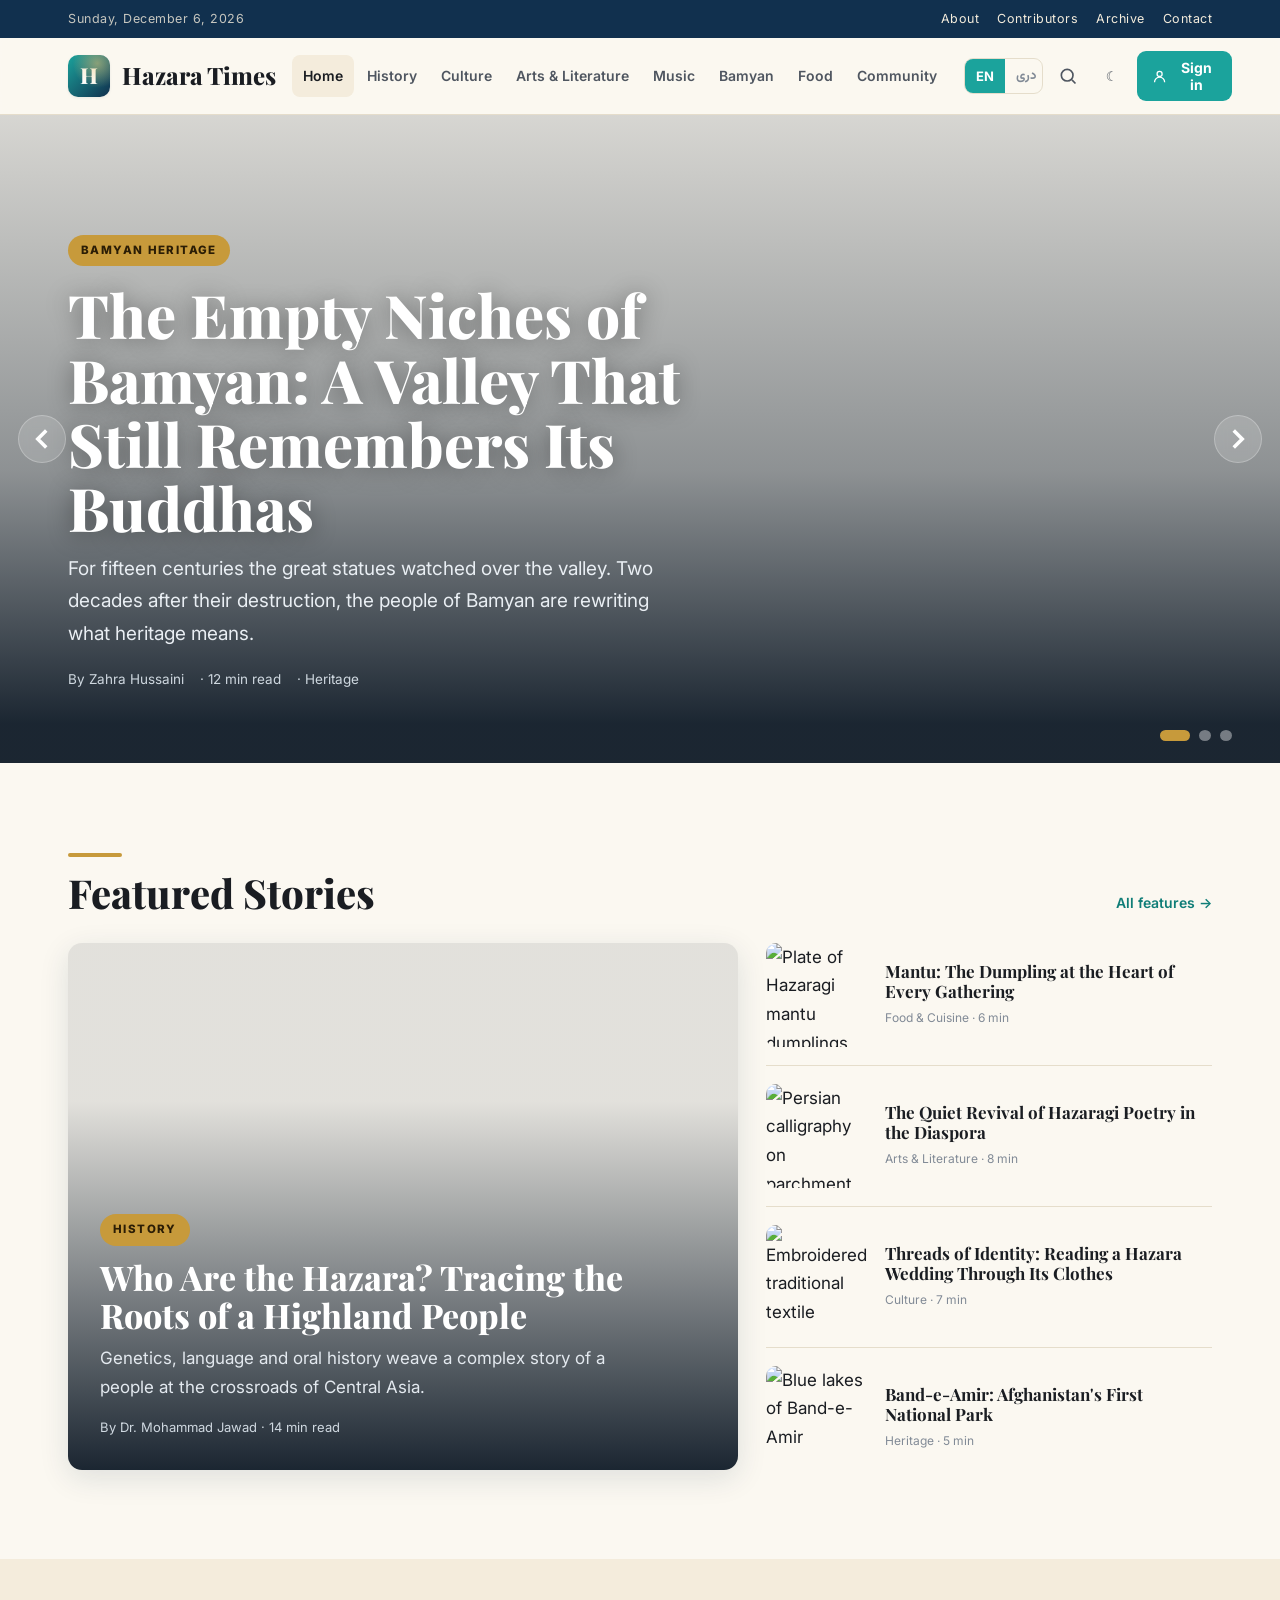
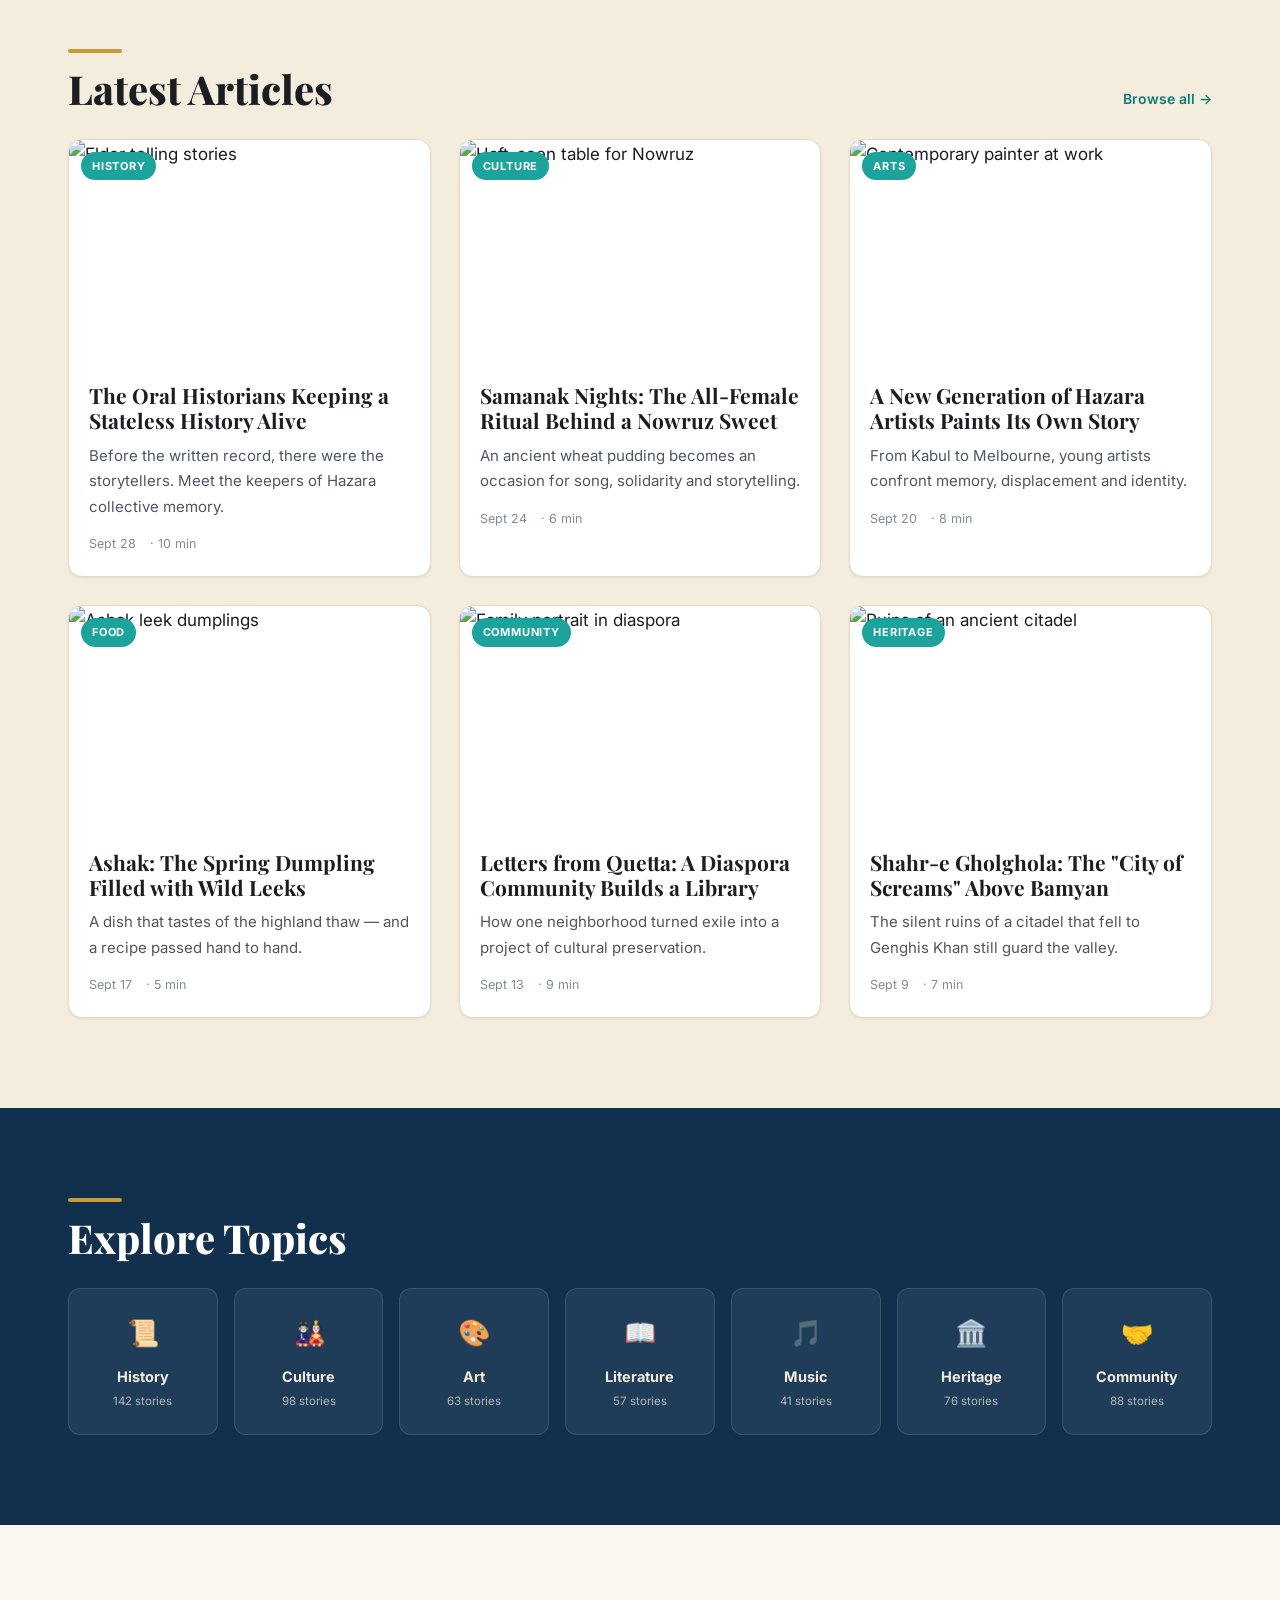
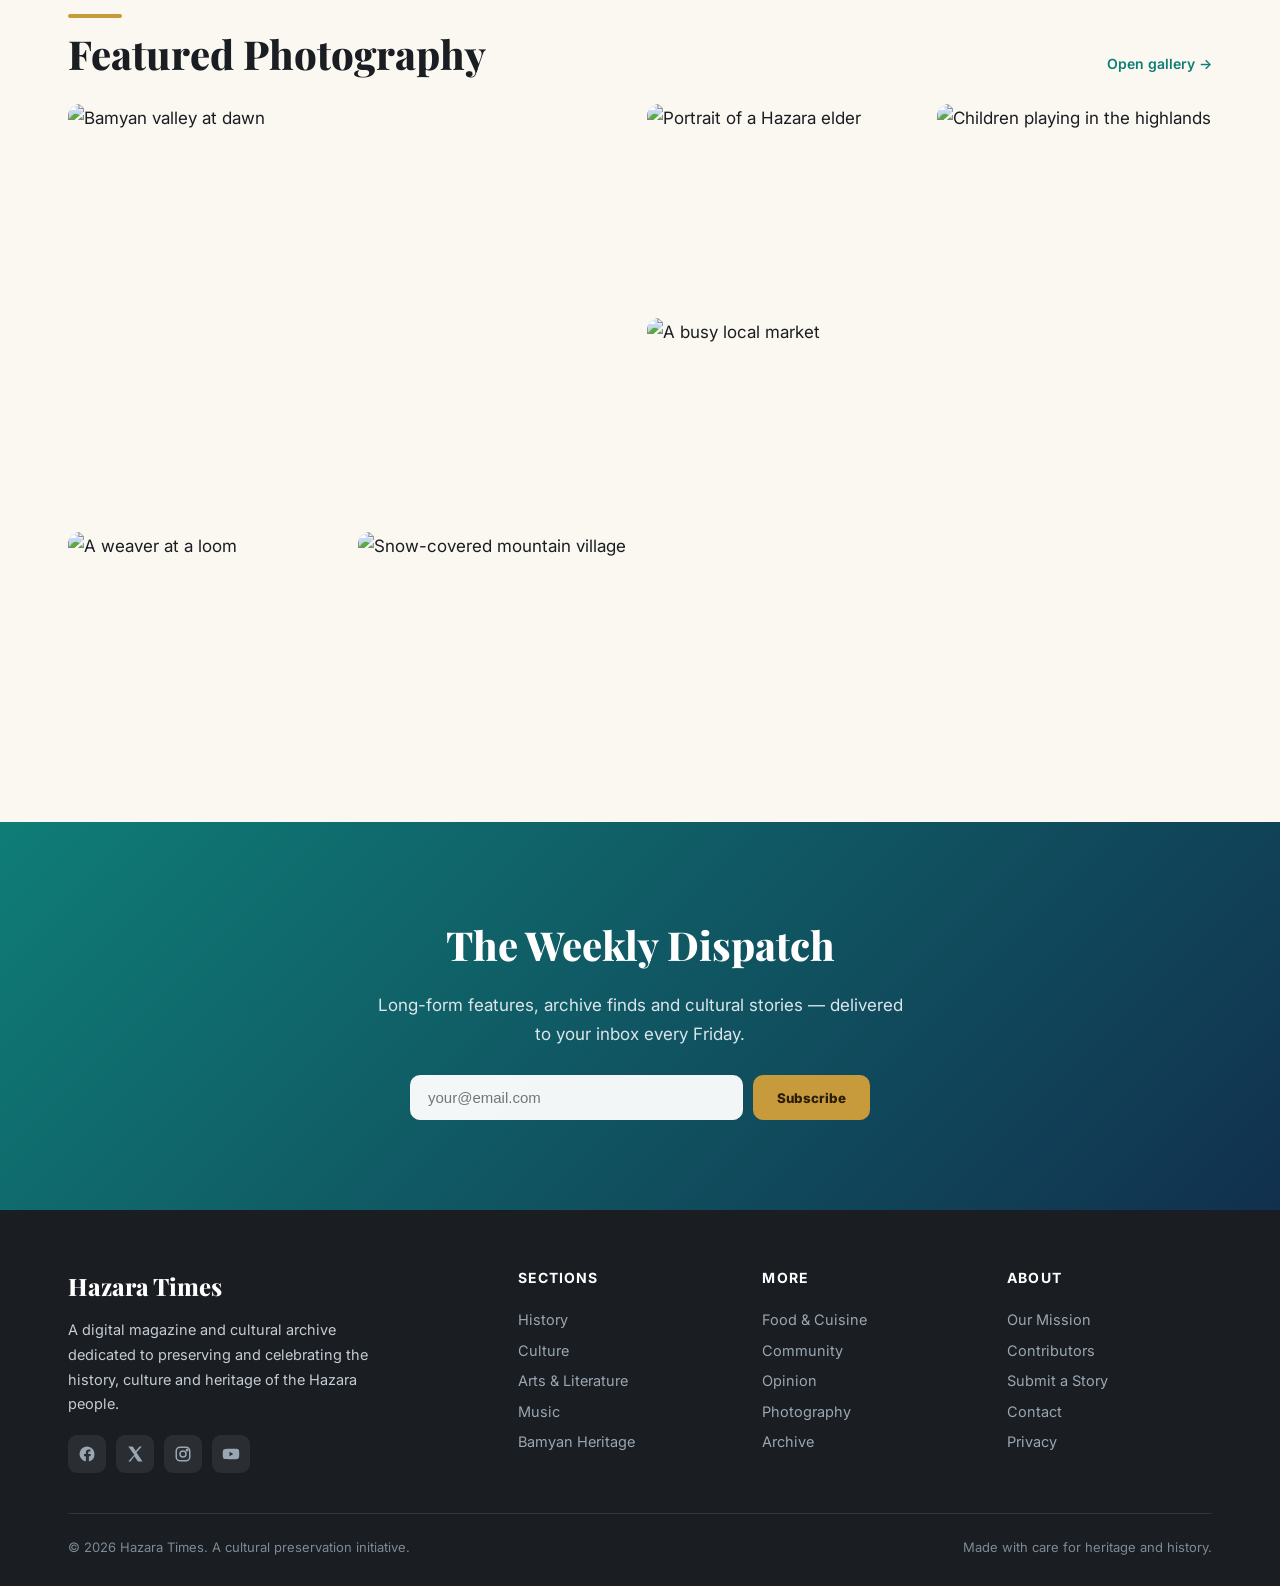
==== index.html @ 8f31231c "Add files via upload" ====
<!DOCTYPE html>
<html lang="en" dir="ltr" data-theme="light">
<head>
<meta charset="UTF-8">
<meta name="viewport" content="width=device-width, initial-scale=1.0">
<title>Hazara Times — History, Culture, Identity & Heritage</title>
<meta name="description" content="Hazara Times is the leading digital magazine dedicated to preserving and celebrating Hazara history, culture, art, literature, music, cuisine and heritage.">
<meta name="keywords" content="Hazara, Hazarajat, Bamyan, Afghanistan, culture, history, Nowruz, Hazaragi, heritage">
<meta property="og:title" content="Hazara Times — History, Culture, Identity & Heritage">
<meta property="og:type" content="website">
<link rel="preconnect" href="https://fonts.googleapis.com">
<link rel="preconnect" href="https://fonts.gstatic.com" crossorigin>
<link href="https://fonts.googleapis.com/css2?family=Playfair+Display:wght@500;600;700;800;900&family=Inter:wght@400;500;600;700&family=Vazirmatn:wght@400;500;700;800&display=swap" rel="stylesheet">
<link rel="stylesheet" href="styles.css">
</head>
<body>

<!-- ===== Top bar ===== -->
<div class="topbar">
  <div class="wrap">
    <span class="date" id="today">Tuesday, June 2, 2026</span>
    <div class="links">
      <a href="#">About</a><a href="#">Contributors</a><a href="#">Archive</a><a href="#">Contact</a>
    </div>
  </div>
</div>

<!-- ===== Header ===== -->
<header class="site-header">
  <div class="wrap">
    <a class="brand" href="index.html">
      <span class="mark">H</span>
      <span>
        <span class="name">Hazara Times</span>
        <span class="tag" data-i18n="tagline">History • Culture • Identity • Heritage</span>
      </span>
    </a>
    <nav class="nav" aria-label="Primary">
      <a class="active" href="index.html" data-i18n="nav_home">Home</a>
      <a href="history.html" data-i18n="nav_history">History</a>
      <a href="culture.html" data-i18n="nav_culture">Culture</a>
      <a href="arts.html" data-i18n="nav_arts">Arts &amp; Literature</a>
      <a href="music.html" data-i18n="nav_music">Music</a>
      <a href="bamyan.html" data-i18n="nav_bamyan">Bamyan</a>
      <a href="food.html" data-i18n="nav_food">Food</a>
      <a href="community.html" data-i18n="nav_community">Community</a>
    </nav>
    <div class="header-tools">
      <div class="lang-switch" role="group" aria-label="Language">
        <button class="active" data-lang="en" onclick="setLang('en')">EN</button>
        <button data-lang="fa" onclick="setLang('fa')">دری</button>
      </div>
      <button class="icon-btn" aria-label="Search" onclick="document.getElementById('searchq').focus()">
        <svg viewBox="0 0 24 24" fill="none" stroke="currentColor" stroke-width="2"><circle cx="11" cy="11" r="7"/><path d="m21 21-4.3-4.3"/></svg>
      </button>
      <button class="icon-btn" aria-label="Toggle dark mode" onclick="toggleTheme()"><span data-theme-icon>☾</span></button>
      <button class="icon-btn menu-toggle" aria-label="Menu" onclick="toggleDrawer()">
        <svg viewBox="0 0 24 24" fill="none" stroke="currentColor" stroke-width="2"><path d="M3 6h18M3 12h18M3 18h18"/></svg>
      </button>
    </div>
  </div>
</header>

<!-- mobile drawer -->
<div class="drawer" id="drawer">
  <button class="close" onclick="toggleDrawer()" aria-label="Close">×</button>
  <a href="index.html">Home</a>
  <a href="history.html">History</a>
  <a href="culture.html">Culture</a>
  <a href="arts.html">Arts &amp; Literature</a>
  <a href="music.html">Music &amp; Performance</a>
  <a href="bamyan.html">Bamyan Heritage</a>
  <a href="food.html">Food &amp; Cuisine</a>
  <a href="community.html">Community Stories</a>
</div>

<!-- ===== Hero slider ===== -->
<section class="hero">
  <div class="slider" aria-roledescription="carousel">
    <div class="slide active">
      <div class="bg" style="background-image:url('https://picsum.photos/seed/bamyan-cliffs/1700/950')"></div>
      <div class="scrim"></div>
      <div class="content"><div class="inner">
        <span class="chip">Bamyan Heritage</span>
        <h1>The Empty Niches of Bamyan: A Valley That Still Remembers Its Buddhas</h1>
        <p>For fifteen centuries the great statues watched over the valley. Two decades after their destruction, the people of Bamyan are rewriting what heritage means.</p>
        <div class="meta"><span>By Zahra Hussaini</span><span>· 12 min read</span><span>· Heritage</span></div>
      </div></div>
    </div>
    <div class="slide">
      <div class="bg" style="background-image:url('https://picsum.photos/seed/nowruz-spring/1700/950')"></div>
      <div class="scrim"></div>
      <div class="content"><div class="inner">
        <span class="chip">Culture</span>
        <h1>Nowruz in the Highlands: How the Hazara Welcome the New Year</h1>
        <p>From the sprouting of samanak to the songs of spring, Nowruz turns the mountains of Hazarajat into a festival of renewal.</p>
        <div class="meta"><span>By Ali Reza Sarwari</span><span>· 9 min read</span><span>· Culture</span></div>
      </div></div>
    </div>
    <div class="slide">
      <div class="bg" style="background-image:url('https://picsum.photos/seed/dambora-music/1700/950')"></div>
      <div class="scrim"></div>
      <div class="content"><div class="inner">
        <span class="chip">Music</span>
        <h1>The Dambura's Two Strings: The Sound That Carries Hazara Memory</h1>
        <p>A simple lute, two strings, and a thousand stories. Inside the living tradition of Hazaragi folk music.</p>
        <div class="meta"><span>By Sakina Yaqubi</span><span>· 7 min read</span><span>· Music</span></div>
      </div></div>
    </div>
    <button class="slider-arrow prev" aria-label="Previous slide"><svg viewBox="0 0 24 24" fill="none" stroke="currentColor" stroke-width="2.5"><path d="m15 18-6-6 6-6"/></svg></button>
    <button class="slider-arrow next" aria-label="Next slide"><svg viewBox="0 0 24 24" fill="none" stroke="currentColor" stroke-width="2.5"><path d="m9 18 6-6-6-6"/></svg></button>
    <div class="slider-dots" role="tablist" aria-label="Slides"></div>
  </div>
</section>

<!-- ===== Breaking / featured ===== -->
<section class="block wrap">
  <div class="section-head">
    <div><div class="bar"></div><h2>Featured Stories</h2></div>
    <a class="section-link" href="bamyan.html">All features →</a>
  </div>
  <div class="feature-split">
    <a class="feature-lead reveal" href="article.html">
      <div class="bg" style="background-image:url('https://picsum.photos/seed/hazarajat-land/1100/900')"></div>
      <div class="scrim"></div>
      <div class="content">
        <span class="chip">History</span>
        <h3>Who Are the Hazara? Tracing the Roots of a Highland People</h3>
        <p>Genetics, language and oral history weave a complex story of a people at the crossroads of Central Asia.</p>
        <div class="meta" style="margin-top:14px;font-size:13px;color:#cfd8e0">By Dr. Mohammad Jawad · 14 min read</div>
      </div>
    </a>
    <div class="feature-side">
      <a class="side-item reveal" href="article.html">
        <div class="si-thumb"><img src="https://picsum.photos/seed/mantu-food/300/300" alt="Plate of Hazaragi mantu dumplings"></div>
        <div><h4>Mantu: The Dumpling at the Heart of Every Gathering</h4><div class="meta">Food &amp; Cuisine · 6 min</div></div>
      </a>
      <a class="side-item reveal" href="article.html">
        <div class="si-thumb"><img src="https://picsum.photos/seed/calligraphy-art/300/300" alt="Persian calligraphy on parchment"></div>
        <div><h4>The Quiet Revival of Hazaragi Poetry in the Diaspora</h4><div class="meta">Arts &amp; Literature · 8 min</div></div>
      </a>
      <a class="side-item reveal" href="article.html">
        <div class="si-thumb"><img src="https://picsum.photos/seed/wedding-textile/300/300" alt="Embroidered traditional textile"></div>
        <div><h4>Threads of Identity: Reading a Hazara Wedding Through Its Clothes</h4><div class="meta">Culture · 7 min</div></div>
      </a>
      <a class="side-item reveal" href="article.html">
        <div class="si-thumb"><img src="https://picsum.photos/seed/band-e-amir/300/300" alt="Blue lakes of Band-e-Amir"></div>
        <div><h4>Band-e-Amir: Afghanistan's First National Park</h4><div class="meta">Heritage · 5 min</div></div>
      </a>
    </div>
  </div>
</section>

<!-- ===== Latest articles ===== -->
<section class="block" style="background:var(--bg-muted)">
  <div class="wrap">
    <div class="section-head">
      <div><div class="bar"></div><h2>Latest Articles</h2></div>
      <a class="section-link" href="bamyan.html">Browse all →</a>
    </div>
    <div class="grid cols-3">
      <a class="card reveal" href="article.html">
        <div class="thumb"><span class="cat">History</span><img src="https://picsum.photos/seed/oral-history/640/400" alt="Elder telling stories"></div>
        <div class="body"><h3>The Oral Historians Keeping a Stateless History Alive</h3>
        <p>Before the written record, there were the storytellers. Meet the keepers of Hazara collective memory.</p>
        <div class="meta"><span>Sept 28</span><span>· 10 min</span></div></div>
      </a>
      <a class="card reveal" href="article.html">
        <div class="thumb"><span class="cat">Culture</span><img src="https://picsum.photos/seed/nowruz-table/640/400" alt="Haft-seen table for Nowruz"></div>
        <div class="body"><h3>Samanak Nights: The All-Female Ritual Behind a Nowruz Sweet</h3>
        <p>An ancient wheat pudding becomes an occasion for song, solidarity and storytelling.</p>
        <div class="meta"><span>Sept 24</span><span>· 6 min</span></div></div>
      </a>
      <a class="card reveal" href="article.html">
        <div class="thumb"><span class="cat">Arts</span><img src="https://picsum.photos/seed/contemporary-artist/640/400" alt="Contemporary painter at work"></div>
        <div class="body"><h3>A New Generation of Hazara Artists Paints Its Own Story</h3>
        <p>From Kabul to Melbourne, young artists confront memory, displacement and identity.</p>
        <div class="meta"><span>Sept 20</span><span>· 8 min</span></div></div>
      </a>
      <a class="card reveal" href="article.html">
        <div class="thumb"><span class="cat">Food</span><img src="https://picsum.photos/seed/ashak-dish/640/400" alt="Ashak leek dumplings"></div>
        <div class="body"><h3>Ashak: The Spring Dumpling Filled with Wild Leeks</h3>
        <p>A dish that tastes of the highland thaw — and a recipe passed hand to hand.</p>
        <div class="meta"><span>Sept 17</span><span>· 5 min</span></div></div>
      </a>
      <a class="card reveal" href="article.html">
        <div class="thumb"><span class="cat">Community</span><img src="https://picsum.photos/seed/diaspora-story/640/400" alt="Family portrait in diaspora"></div>
        <div class="body"><h3>Letters from Quetta: A Diaspora Community Builds a Library</h3>
        <p>How one neighborhood turned exile into a project of cultural preservation.</p>
        <div class="meta"><span>Sept 13</span><span>· 9 min</span></div></div>
      </a>
      <a class="card reveal" href="article.html">
        <div class="thumb"><span class="cat">Heritage</span><img src="https://picsum.photos/seed/shahr-e-gholghola/640/400" alt="Ruins of an ancient citadel"></div>
        <div class="body"><h3>Shahr-e Gholghola: The "City of Screams" Above Bamyan</h3>
        <p>The silent ruins of a citadel that fell to Genghis Khan still guard the valley.</p>
        <div class="meta"><span>Sept 9</span><span>· 7 min</span></div></div>
      </a>
    </div>
  </div>
</section>

<!-- ===== Popular topics ===== -->
<section class="block topics">
  <div class="wrap">
    <div class="section-head"><div><div class="bar"></div><h2>Explore Topics</h2></div></div>
    <div class="topic-grid">
      <a class="topic" href="history.html"><div class="ic">📜</div><div class="t">History</div><div class="c">142 stories</div></a>
      <a class="topic" href="culture.html"><div class="ic">🎎</div><div class="t">Culture</div><div class="c">98 stories</div></a>
      <a class="topic" href="arts.html"><div class="ic">🎨</div><div class="t">Art</div><div class="c">63 stories</div></a>
      <a class="topic" href="bamyan.html"><div class="ic">📖</div><div class="t">Literature</div><div class="c">57 stories</div></a>
      <a class="topic" href="music.html"><div class="ic">🎵</div><div class="t">Music</div><div class="c">41 stories</div></a>
      <a class="topic" href="bamyan.html"><div class="ic">🏛️</div><div class="t">Heritage</div><div class="c">76 stories</div></a>
      <a class="topic" href="community.html"><div class="ic">🤝</div><div class="t">Community</div><div class="c">88 stories</div></a>
    </div>
  </div>
</section>

<!-- ===== Featured photography ===== -->
<section class="block wrap">
  <div class="section-head">
    <div><div class="bar"></div><h2>Featured Photography</h2></div>
    <a class="section-link" href="#">Open gallery →</a>
  </div>
  <div class="gallery">
    <figure class="wide tall" onclick="openLightbox('https://picsum.photos/seed/photo-valley/1400/1000')"><img src="https://picsum.photos/seed/photo-valley/800/800" alt="Bamyan valley at dawn"><figcaption>Dawn over the Bamyan valley</figcaption></figure>
    <figure onclick="openLightbox('https://picsum.photos/seed/photo-elder/1000/1000')"><img src="https://picsum.photos/seed/photo-elder/500/400" alt="Portrait of a Hazara elder"><figcaption>An elder in Daikundi</figcaption></figure>
    <figure onclick="openLightbox('https://picsum.photos/seed/photo-children/1000/1000')"><img src="https://picsum.photos/seed/photo-children/500/400" alt="Children playing in the highlands"><figcaption>Highland childhood</figcaption></figure>
    <figure class="wide" onclick="openLightbox('https://picsum.photos/seed/photo-market/1400/700')"><img src="https://picsum.photos/seed/photo-market/800/400" alt="A busy local market"><figcaption>Market day in the highlands</figcaption></figure>
    <figure onclick="openLightbox('https://picsum.photos/seed/photo-weaver/1000/1000')"><img src="https://picsum.photos/seed/photo-weaver/500/400" alt="A weaver at a loom"><figcaption>The weaver's hands</figcaption></figure>
    <figure onclick="openLightbox('https://picsum.photos/seed/photo-snow/1000/1000')"><img src="https://picsum.photos/seed/photo-snow/500/400" alt="Snow-covered mountain village"><figcaption>Winter in Hazarajat</figcaption></figure>
  </div>
</section>

<!-- ===== Newsletter ===== -->
<section class="block newsletter">
  <div class="wrap">
    <h2>The Weekly Dispatch</h2>
    <p>Long-form features, archive finds and cultural stories — delivered to your inbox every Friday.</p>
    <form class="nl-form" onsubmit="return subscribe(event)">
      <input type="email" placeholder="your@email.com" required aria-label="Email address">
      <button type="submit">Subscribe</button>
    </form>
  </div>
</section>

<!-- ===== Footer ===== -->
<footer class="site-footer">
  <div class="wrap">
    <div class="footer-grid">
      <div class="footer-brand">
        <div class="name">Hazara Times</div>
        <p>A digital magazine and cultural archive dedicated to preserving and celebrating the history, culture and heritage of the Hazara people.</p>
        <div class="footer-social">
          <a href="#" aria-label="Facebook"><svg viewBox="0 0 24 24" fill="currentColor"><path d="M22 12a10 10 0 1 0-11.5 9.9v-7H8v-2.9h2.5V9.8c0-2.5 1.5-3.9 3.8-3.9 1.1 0 2.2.2 2.2.2v2.5h-1.300c-1.2 0-1.6.8-1.6 1.6V12H17l-.4 2.9h-2.1v7A10 10 0 0 0 22 12z"/></svg></a>
          <a href="#" aria-label="X"><svg viewBox="0 0 24 24" fill="currentColor"><path d="M18 2h3l-7 8 8 12h-6l-5-7-5 7H3l8-9L3 2h6l4 6 5-6z"/></svg></a>
          <a href="#" aria-label="Instagram"><svg viewBox="0 0 24 24" fill="none" stroke="currentColor" stroke-width="2"><rect x="3" y="3" width="18" height="18" rx="5"/><circle cx="12" cy="12" r="4"/><circle cx="17.5" cy="6.5" r="1" fill="currentColor"/></svg></a>
          <a href="#" aria-label="YouTube"><svg viewBox="0 0 24 24" fill="currentColor"><path d="M23 12s0-3.4-.4-5a2.6 2.6 0 0 0-1.8-1.8C19 5 12 5 12 5s-7 0-8.8.5A2.6 2.6 0 0 0 1.4 7C1 8.6 1 12 1 12s0 3.4.4 5a2.6 2.6 0 0 0 1.8 1.8C5 19 12 19 12 19s7 0 8.8-.5a2.6 2.6 0 0 0 1.8-1.8c.4-1.6.4-5 .4-5zM10 15V9l5 3z"/></svg></a>
        </div>
      </div>
      <div><h4>Sections</h4><a href="history.html">History</a><br><a href="culture.html">Culture</a><br><a href="arts.html">Arts &amp; Literature</a><br><a href="music.html">Music</a><br><a href="bamyan.html">Bamyan Heritage</a></div>
      <div><h4>More</h4><a href="food.html">Food &amp; Cuisine</a><br><a href="community.html">Community</a><br><a href="bamyan.html">Opinion</a><br><a href="#">Photography</a><br><a href="#">Archive</a></div>
      <div><h4>About</h4><a href="#">Our Mission</a><br><a href="#">Contributors</a><br><a href="#">Submit a Story</a><br><a href="#">Contact</a><br><a href="#">Privacy</a></div>
    </div>
    <div class="footer-bottom">
      <span>© 2026 Hazara Times. A cultural preservation initiative.</span>
      <span>Made with care for heritage and history.</span>
    </div>
  </div>
</footer>

<!-- lightbox -->
<div class="lightbox" id="lightbox" onclick="closeLightbox()">
  <span class="close" aria-label="Close">×</span>
  <img src="" alt="Enlarged photograph">
</div>

<!-- search field (hidden helper for header search button focus) -->
<input id="searchq" style="position:absolute;left:-9999px" oninput="" aria-hidden="true">

<script src="app.js"></script>
</body>
</html>
---- styles.css ----
/* =============================================================
   HAZARA TIMES — Cultural News & Magazine Platform
   Design system: editorial, premium, Bamyan-inspired palette
   Supports: Light/Dark mode + RTL (Persian/Dari ready)
   ============================================================= */

/* ---------- Design Tokens ---------- */
:root {
  /* Brand palette — inspired by Bamyan landscapes & Hazara heritage */
  --turquoise: #1ba39c;
  --turquoise-deep: #0f7d77;
  --deep-blue: #11304e;
  --deep-blue-soft: #1d4768;
  --gold: #c79a3b;
  --gold-soft: #e3c878;
  --sandstone: #e8dcc4;
  --sandstone-light: #f4ecdc;
  --earth: #6e4a2f;
  --earth-soft: #8a6a4c;
  --ink: #1a1d22;
  --paper: #fbf8f1;
  --white: #ffffff;

  /* Semantic — light theme defaults */
  --bg: var(--paper);
  --bg-elevated: var(--white);
  --bg-muted: var(--sandstone-light);
  --text: var(--ink);
  --text-soft: #4f5660;
  --text-faint: #818a96;
  --border: #e5ddcb;
  --accent: var(--turquoise);
  --accent-strong: var(--turquoise-deep);
  --highlight: var(--gold);
  --header-bg: rgba(251, 248, 241, 0.82);
  --shadow-sm: 0 1px 3px rgba(17, 48, 78, 0.08);
  --shadow-md: 0 8px 30px rgba(17, 48, 78, 0.12);
  --shadow-lg: 0 24px 60px rgba(17, 48, 78, 0.18);

  /* Type */
  --serif: "Playfair Display", Georgia, "Times New Roman", serif;
  --sans: "Inter", system-ui, -apple-system, "Segoe UI", sans-serif;
  --persian: "Vazirmatn", "Noto Naskh Arabic", Tahoma, sans-serif;
  --nastaliq: "Noto Nastaliq Urdu", "Vazirmatn", serif;

  --maxw: 1240px;
  --radius: 14px;
  --radius-sm: 8px;
  --gutter: clamp(16px, 4vw, 48px);
}

[data-theme="dark"] {
  --bg: #0d1620;
  --bg-elevated: #15212e;
  --bg-muted: #18293a;
  --text: #f2ede1;
  --text-soft: #b9c2cd;
  --text-faint: #8896a4;
  --border: #25364a;
  --accent: #2bc4bb;
  --accent-strong: #46d6cd;
  --highlight: #e3c878;
  --header-bg: rgba(13, 22, 32, 0.82);
  --sandstone: #233244;
  --sandstone-light: #18293a;
  --shadow-sm: 0 1px 3px rgba(0,0,0,0.4);
  --shadow-md: 0 8px 30px rgba(0,0,0,0.45);
  --shadow-lg: 0 24px 60px rgba(0,0,0,0.55);
}

/* ---------- Reset ---------- */
*, *::before, *::after { box-sizing: border-box; }
* { margin: 0; }
html { scroll-behavior: smooth; -webkit-text-size-adjust: 100%; }
body {
  background: var(--bg);
  color: var(--text);
  font-family: var(--sans);
  font-size: 17px;
  line-height: 1.7;
  -webkit-font-smoothing: antialiased;
  transition: background .4s ease, color .4s ease;
  overflow-x: hidden;
}
img { max-width: 100%; display: block; }
a { color: inherit; text-decoration: none; }
button { font-family: inherit; cursor: pointer; border: none; background: none; color: inherit; }
ul { list-style: none; padding: 0; }

/* RTL */
[dir="rtl"] body, [dir="rtl"] { font-family: var(--persian); }
[dir="rtl"] .headline, [dir="rtl"] h1, [dir="rtl"] h2, [dir="rtl"] h3 { font-family: var(--persian); font-weight: 700; }

/* ---------- Layout helpers ---------- */
.wrap { max-width: var(--maxw); margin: 0 auto; padding-inline: var(--gutter); }
.eyebrow {
  font-family: var(--sans);
  font-size: 12.5px; font-weight: 700; letter-spacing: .16em;
  text-transform: uppercase; color: var(--accent-strong);
}
.headline { font-family: var(--serif); line-height: 1.12; letter-spacing: -.01em; font-weight: 800; }
.section-head { display: flex; align-items: flex-end; justify-content: space-between; gap: 20px; margin-bottom: 28px; flex-wrap: wrap; }
.section-head h2 { font-family: var(--serif); font-size: clamp(26px, 3.4vw, 40px); font-weight: 800; line-height: 1.1; }
.section-head .bar { width: 54px; height: 4px; background: var(--gold); border-radius: 3px; margin-bottom: 14px; }
.section-link { font-weight: 600; font-size: 14px; color: var(--accent-strong); display: inline-flex; align-items: center; gap: 6px; }
.section-link:hover { gap: 10px; transition: gap .2s; }
section.block { padding-block: clamp(48px, 7vw, 92px); }

/* ---------- Header ---------- */
.topbar {
  background: var(--deep-blue); color: var(--sandstone-light);
  font-size: 12.5px; letter-spacing: .04em;
}
.topbar .wrap { display: flex; justify-content: space-between; align-items: center; height: 38px; }
.topbar a:hover { color: var(--gold-soft); }
.topbar .links { display: flex; gap: 18px; }
.topbar .date { opacity: .8; }

.site-header {
  position: sticky; top: 0; z-index: 100;
  background: var(--header-bg); backdrop-filter: saturate(160%) blur(14px);
  border-bottom: 1px solid var(--border);
}
.site-header .wrap { display: flex; align-items: center; gap: 16px; height: 76px; }
.brand { display: flex; align-items: center; gap: 12px; margin-inline-end: auto; flex: none; }
.brand .mark {
  width: 42px; height: 42px; border-radius: 10px; flex: none;
  background: linear-gradient(135deg, var(--turquoise), var(--deep-blue));
  display: grid; place-items: center; color: #fff; font-family: var(--serif);
  font-weight: 800; font-size: 22px; box-shadow: var(--shadow-sm);
  position: relative; overflow: hidden;
}
.brand .mark::after { content:""; position:absolute; inset:0; background:
  radial-gradient(circle at 70% 20%, rgba(231,200,120,.55), transparent 55%); }
.brand > span { display: flex; flex-direction: column; justify-content: center; }
.brand .name { font-family: var(--serif); font-weight: 800; font-size: 24px; line-height: 1.05; white-space: nowrap; }
.brand .tag { font-size: 10px; letter-spacing: .16em; text-transform: uppercase; color: var(--text-faint); margin-top: 3px; white-space: nowrap; }

.nav { display: flex; gap: 2px; flex-wrap: nowrap; }
.nav a {
  padding: 9px 11px; border-radius: 8px; font-weight: 600; font-size: 14px;
  color: var(--text-soft); transition: background .2s, color .2s; white-space: nowrap;
}
.nav a:hover, .nav a.active { background: var(--bg-muted); color: var(--text); }

.header-tools { display: flex; align-items: center; gap: 6px; }
.icon-btn {
  width: 40px; height: 40px; border-radius: 9px; display: grid; place-items: center;
  color: var(--text-soft); transition: background .2s, color .2s;
}
.icon-btn:hover { background: var(--bg-muted); color: var(--text); }
.icon-btn svg { width: 20px; height: 20px; }

.lang-switch {
  display: inline-flex; border: 1px solid var(--border); border-radius: 9px; overflow: hidden;
}
.lang-switch button { padding: 7px 11px; font-size: 13px; font-weight: 700; color: var(--text-faint); }
.lang-switch button.active { background: var(--accent); color: #fff; }
.lang-switch button:last-child { font-family: var(--persian); }

.menu-toggle { display: none; }

/* ---------- Hero slider ---------- */
.hero { position: relative; }
.slider { position: relative; height: clamp(460px, 72vh, 680px); }
.slide {
  position: absolute; inset: 0; opacity: 0; visibility: hidden;
  transition: opacity .9s ease; display: flex; align-items: flex-end;
}
.slide.active { opacity: 1; visibility: visible; }
.slide .bg { position: absolute; inset: 0; background-size: cover; background-position: center; }
.slide .scrim { position: absolute; inset: 0;
  background: linear-gradient(to top, rgba(8,20,33,.92) 6%, rgba(8,20,33,.45) 45%, rgba(8,20,33,.15) 100%); }
.slide .content { position: relative; max-width: var(--maxw); margin: 0 auto; padding: 0 var(--gutter) clamp(40px,6vw,72px); width: 100%; color: #fff; }
.slide .content .inner { max-width: 720px; }
.chip {
  display: inline-block; background: var(--gold); color: #2b1d05; font-weight: 800;
  font-size: 11.5px; letter-spacing: .12em; text-transform: uppercase;
  padding: 6px 13px; border-radius: 30px;
}
.slide h1 {
  font-family: var(--serif); font-weight: 800; line-height: 1.07;
  font-size: clamp(30px, 5.2vw, 60px); margin: 16px 0 14px;
  text-shadow: 0 2px 24px rgba(0,0,0,.4);
}
.slide p { font-size: clamp(15px, 1.6vw, 19px); max-width: 600px; color: #e9eef3; }
.slide .meta { margin-top: 18px; font-size: 13.5px; color: #cfd8e0; display: flex; gap: 16px; flex-wrap: wrap; }
.slide .meta span { display: inline-flex; align-items: center; gap: 6px; }

.slider-dots { position: absolute; bottom: 22px; inset-inline-end: var(--gutter); display: flex; gap: 9px; z-index: 5; }
.slider-dots button { width: 11px; height: 11px; border-radius: 50%; background: rgba(255,255,255,.4); transition: all .3s; }
.slider-dots button.active { background: var(--gold); width: 30px; border-radius: 6px; }
.slider-arrow {
  position: absolute; top: 50%; transform: translateY(-50%); z-index: 5;
  width: 48px; height: 48px; border-radius: 50%; background: rgba(255,255,255,.15);
  backdrop-filter: blur(6px); color: #fff; display: grid; place-items: center;
  border: 1px solid rgba(255,255,255,.25); transition: background .2s;
}
.slider-arrow:hover { background: rgba(255,255,255,.3); }
.slider-arrow.prev { inset-inline-start: 18px; }
.slider-arrow.next { inset-inline-end: 18px; }
[dir="rtl"] .slider-arrow svg { transform: scaleX(-1); }

/* ---------- Cards ---------- */
.grid { display: grid; gap: 28px; }
.grid.cols-3 { grid-template-columns: repeat(3, 1fr); }
.grid.cols-4 { grid-template-columns: repeat(4, 1fr); }
.grid.cols-2 { grid-template-columns: repeat(2, 1fr); }

.card { background: var(--bg-elevated); border: 1px solid var(--border); border-radius: var(--radius);
  overflow: hidden; box-shadow: var(--shadow-sm); transition: transform .3s ease, box-shadow .3s ease; }
.card:hover { transform: translateY(-5px); box-shadow: var(--shadow-md); }
.card .thumb { aspect-ratio: 16/10; overflow: hidden; position: relative; }
.card .thumb img { width: 100%; height: 100%; object-fit: cover; transition: transform .6s ease; }
.card:hover .thumb img { transform: scale(1.06); }
.card .cat { position: absolute; top: 12px; inset-inline-start: 12px;
  background: var(--accent); color: #fff; font-size: 11px; font-weight: 700; letter-spacing: .07em;
  text-transform: uppercase; padding: 5px 11px; border-radius: 20px; }
.card .body { padding: 18px 20px 22px; }
.card h3 { font-family: var(--serif); font-size: 21px; font-weight: 700; line-height: 1.2; margin-bottom: 9px; }
.card:hover h3 { color: var(--accent-strong); }
.card p { color: var(--text-soft); font-size: 15px; }
.card .meta { margin-top: 14px; font-size: 12.5px; color: var(--text-faint); display: flex; gap: 14px; align-items: center; }

/* Breaking / feature split */
.feature-split { display: grid; grid-template-columns: 1.5fr 1fr; gap: 28px; }
.feature-lead { position: relative; border-radius: var(--radius); overflow: hidden; min-height: 460px; display: flex; align-items: flex-end; box-shadow: var(--shadow-md); }
.feature-lead .bg { position: absolute; inset: 0; background-size: cover; background-position: center; transition: transform .6s; }
.feature-lead:hover .bg { transform: scale(1.05); }
.feature-lead .scrim { position: absolute; inset: 0; background: linear-gradient(to top, rgba(8,20,33,.92), rgba(8,20,33,.1) 70%); }
.feature-lead .content { position: relative; padding: 32px; color: #fff; }
.feature-lead h3 { font-family: var(--serif); font-size: clamp(24px,3vw,34px); font-weight: 800; line-height: 1.12; margin: 12px 0 10px; }
.feature-lead p { color: #e3e9ef; max-width: 520px; }
.feature-side { display: flex; flex-direction: column; gap: 18px; }
.side-item { display: grid; grid-template-columns: 104px 1fr; gap: 15px; align-items: center;
  padding-bottom: 18px; border-bottom: 1px solid var(--border); }
.side-item:last-child { border-bottom: none; padding-bottom: 0; }
.side-item .si-thumb { aspect-ratio: 1/1; border-radius: 10px; overflow: hidden; }
.side-item .si-thumb img { width: 100%; height: 100%; object-fit: cover; }
.side-item h4 { font-family: var(--serif); font-size: 17px; font-weight: 700; line-height: 1.22; }
.side-item .meta { font-size: 12px; color: var(--text-faint); margin-top: 6px; }
.side-item:hover h4 { color: var(--accent-strong); }

/* ---------- Topics ---------- */
.topics { background: var(--deep-blue); color: var(--sandstone-light); }
.topics .section-head h2 { color: #fff; }
.topic-grid { display: grid; grid-template-columns: repeat(7, 1fr); gap: 16px; }
.topic {
  background: rgba(255,255,255,.06); border: 1px solid rgba(255,255,255,.12);
  border-radius: 12px; padding: 22px 14px; text-align: center; transition: all .25s;
}
.topic:hover { background: var(--turquoise); border-color: var(--turquoise); transform: translateY(-4px); }
.topic .ic { font-size: 26px; margin-bottom: 10px; }
.topic .t { font-weight: 700; font-size: 14.5px; }
.topic .c { font-size: 11.5px; opacity: .7; margin-top: 3px; }

/* ---------- Photo gallery ---------- */
.gallery { display: grid; grid-template-columns: repeat(4, 1fr); grid-auto-rows: 200px; gap: 14px; }
.gallery figure { position: relative; overflow: hidden; border-radius: 12px; cursor: pointer; }
.gallery img { width: 100%; height: 100%; object-fit: cover; transition: transform .6s; }
.gallery figure:hover img { transform: scale(1.08); }
.gallery figcaption { position: absolute; inset: 0; display: flex; align-items: flex-end; padding: 16px;
  background: linear-gradient(to top, rgba(8,20,33,.85), transparent 60%); color: #fff;
  font-size: 13.5px; font-weight: 600; opacity: 0; transition: opacity .3s; }
.gallery figure:hover figcaption { opacity: 1; }
.gallery .tall { grid-row: span 2; }
.gallery .wide { grid-column: span 2; }

/* ---------- Newsletter ---------- */
.newsletter { background: linear-gradient(135deg, var(--turquoise-deep), var(--deep-blue)); color: #fff; }
.newsletter .wrap { text-align: center; max-width: 640px; }
.newsletter h2 { font-family: var(--serif); font-size: clamp(26px,3.5vw,40px); font-weight: 800; margin-bottom: 12px; }
.newsletter p { color: #dbe6ec; margin-bottom: 26px; }
.nl-form { display: flex; gap: 10px; max-width: 460px; margin: 0 auto; }
.nl-form input { flex: 1; padding: 14px 18px; border-radius: 10px; border: none; font-size: 15px; background: rgba(255,255,255,.95); color: var(--ink); }
.nl-form button { background: var(--gold); color: #2b1d05; font-weight: 800; padding: 14px 24px; border-radius: 10px; transition: background .2s; }
.nl-form button:hover { background: var(--gold-soft); }

/* ---------- Footer ---------- */
.site-footer { background: var(--ink); color: #c4ccd4; padding-block: 56px 28px; }
[data-theme="dark"] .site-footer { background: #070d14; }
.footer-grid { display: grid; grid-template-columns: 2fr 1fr 1fr 1fr; gap: 40px; }
.footer-grid h4 { color: #fff; font-size: 14px; letter-spacing: .08em; text-transform: uppercase; margin-bottom: 16px; }
.footer-grid a { color: #9aa6b1; font-size: 14.5px; line-height: 2.1; transition: color .2s; }
.footer-grid a:hover { color: var(--gold-soft); }
.footer-brand .name { font-family: var(--serif); font-size: 24px; font-weight: 800; color: #fff; margin-bottom: 12px; }
.footer-brand p { font-size: 14.5px; max-width: 320px; }
.footer-social { display: flex; gap: 10px; margin-top: 18px; }
.footer-social a { width: 38px; height: 38px; border-radius: 9px; background: rgba(255,255,255,.07); display: grid; place-items: center; }
.footer-social a:hover { background: var(--turquoise); }
.footer-social svg { width: 18px; height: 18px; }
.footer-bottom { border-top: 1px solid rgba(255,255,255,.1); margin-top: 40px; padding-top: 22px;
  display: flex; justify-content: space-between; flex-wrap: wrap; gap: 12px; font-size: 13px; color: #7e8a95; }

/* ---------- Article page ---------- */
.article-hero { position: relative; height: clamp(420px, 66vh, 620px); display: flex; align-items: flex-end; }
.article-hero .bg { position: absolute; inset: 0; background-size: cover; background-position: center; }
.article-hero .scrim { position: absolute; inset: 0; background: linear-gradient(to top, rgba(8,20,33,.94), rgba(8,20,33,.25) 75%); }
.article-hero .content { position: relative; max-width: 880px; margin: 0 auto; width: 100%; padding: 0 var(--gutter) clamp(36px,5vw,64px); color: #fff; }
.article-hero h1 { font-family: var(--serif); font-weight: 800; line-height: 1.08; font-size: clamp(30px,5vw,56px); margin: 16px 0; max-width: 820px; }
.article-hero .dek { font-size: clamp(16px,2vw,21px); color: #e6ecf1; max-width: 700px; font-style: italic; }

.article-meta { display: flex; align-items: center; gap: 18px; padding: 22px 0; border-bottom: 1px solid var(--border); flex-wrap: wrap; }
.author { display: flex; align-items: center; gap: 12px; }
.author .ava { width: 48px; height: 48px; border-radius: 50%; background: linear-gradient(135deg,var(--turquoise),var(--gold)); display: grid; place-items: center; color: #fff; font-weight: 700; font-family: var(--serif); }
.author .name { font-weight: 700; font-size: 15px; }
.author .role { font-size: 12.5px; color: var(--text-faint); }
.article-meta .dot { color: var(--text-faint); }
.article-meta .mi { font-size: 13.5px; color: var(--text-soft); display: inline-flex; gap: 6px; align-items: center; }
.share { margin-inline-start: auto; display: flex; gap: 8px; }
.share button { width: 38px; height: 38px; border-radius: 9px; border: 1px solid var(--border); display: grid; place-items: center; color: var(--text-soft); transition: all .2s; }
.share button:hover { background: var(--accent); color: #fff; border-color: var(--accent); }
.share svg { width: 17px; height: 17px; }

.article-body { max-width: 720px; margin: 0 auto; padding-block: 40px; font-size: 19px; line-height: 1.85; }
.article-body > p { margin-bottom: 26px; color: var(--text); }
.article-body p:first-of-type::first-letter { font-family: var(--serif); font-size: 64px; float: inline-start; line-height: .8; padding-inline-end: 12px; padding-top: 6px; color: var(--accent-strong); font-weight: 800; }
[dir="rtl"] .article-body p:first-of-type::first-letter { float: right; }
.article-body h2 { font-family: var(--serif); font-size: 30px; font-weight: 800; margin: 44px 0 16px; line-height: 1.2; }
.article-body h3 { font-family: var(--serif); font-size: 23px; font-weight: 700; margin: 32px 0 12px; }
.article-body blockquote { border-inline-start: 4px solid var(--gold); padding-inline-start: 24px; margin: 34px 0; font-family: var(--serif); font-size: 26px; line-height: 1.4; font-style: italic; color: var(--text); }
.article-body figure { margin: 36px 0; }
.article-body figure img { border-radius: 12px; width: 100%; }
.article-body figcaption { font-size: 13.5px; color: var(--text-faint); margin-top: 10px; text-align: center; }
.article-body a.inline { color: var(--accent-strong); border-bottom: 1px solid var(--accent); }
.tag-row { display: flex; gap: 10px; flex-wrap: wrap; max-width: 720px; margin: 0 auto; padding-block: 8px 40px; }
.tag { background: var(--bg-muted); border: 1px solid var(--border); padding: 7px 15px; border-radius: 30px; font-size: 13px; font-weight: 600; color: var(--text-soft); }
.tag:hover { background: var(--accent); color: #fff; }

.reading-progress { position: fixed; top: 0; inset-inline-start: 0; height: 3px; background: var(--gold); width: 0; z-index: 200; }

/* Comments */
.comments { max-width: 720px; margin: 0 auto; padding-block: 20px 40px; }
.comment { display: grid; grid-template-columns: 44px 1fr; gap: 14px; padding: 18px 0; border-bottom: 1px solid var(--border); }
.comment .ava { width: 44px; height: 44px; border-radius: 50%; display: grid; place-items: center; color: #fff; font-weight: 700; }
.comment .name { font-weight: 700; font-size: 14.5px; }
.comment .time { font-size: 12px; color: var(--text-faint); margin-inline-start: 8px; }
.comment p { font-size: 15px; color: var(--text-soft); margin-top: 5px; }
.comment-form textarea { width: 100%; border: 1px solid var(--border); border-radius: 10px; padding: 14px; font-family: inherit; font-size: 15px; background: var(--bg-elevated); color: var(--text); resize: vertical; min-height: 90px; }
.btn { background: var(--accent); color: #fff; font-weight: 700; padding: 12px 22px; border-radius: 10px; transition: background .2s; }
.btn:hover { background: var(--accent-strong); }
.btn.ghost { background: transparent; border: 1px solid var(--border); color: var(--text); }

/* ---------- Section/category page ---------- */
.page-hero { background: linear-gradient(135deg, var(--deep-blue), var(--turquoise-deep)); color: #fff; padding-block: clamp(50px,7vw,84px); position: relative; overflow: hidden; }
.page-hero::after { content:""; position:absolute; inset:0; opacity:.16;
  background-image: radial-gradient(circle at 85% 30%, var(--gold) 0, transparent 40%); }
.page-hero .wrap { position: relative; }
.page-hero h1 { font-family: var(--serif); font-size: clamp(34px,5.5vw,60px); font-weight: 800; margin: 12px 0 14px; }
.page-hero p { max-width: 620px; color: #dbe6ec; font-size: 18px; }
.breadcrumb { font-size: 13px; color: #b9cad6; display: flex; gap: 8px; }
.breadcrumb a:hover { color: var(--gold-soft); }

.toolbar { display: flex; gap: 12px; flex-wrap: wrap; align-items: center; margin-bottom: 30px; }
.search-box { position: relative; flex: 1; min-width: 220px; }
.search-box input { width: 100%; padding: 12px 16px 12px 44px; border-radius: 10px; border: 1px solid var(--border); background: var(--bg-elevated); color: var(--text); font-size: 15px; }
[dir="rtl"] .search-box input { padding: 12px 44px 12px 16px; }
.search-box svg { position: absolute; inset-inline-start: 14px; top: 50%; transform: translateY(-50%); width: 18px; height: 18px; color: var(--text-faint); }
.filters { display: flex; gap: 8px; flex-wrap: wrap; }
.filters button { padding: 9px 16px; border-radius: 30px; border: 1px solid var(--border); font-weight: 600; font-size: 13.5px; color: var(--text-soft); transition: all .2s; }
.filters button.active, .filters button:hover { background: var(--accent); color: #fff; border-color: var(--accent); }

/* Timeline */
.timeline { position: relative; padding-inline-start: 30px; margin-top: 10px; }
.timeline::before { content:""; position: absolute; inset-inline-start: 7px; top: 6px; bottom: 6px; width: 2px; background: var(--border); }
.tl-item { position: relative; padding-bottom: 34px; }
.tl-item::before { content:""; position: absolute; inset-inline-start: -30px; top: 4px; width: 16px; height: 16px; border-radius: 50%; background: var(--accent); border: 3px solid var(--bg); box-shadow: 0 0 0 2px var(--accent); }
.tl-item .yr { font-family: var(--serif); font-size: 19px; font-weight: 800; color: var(--accent-strong); }
.tl-item h4 { font-family: var(--serif); font-size: 18px; font-weight: 700; margin: 4px 0 6px; }
.tl-item p { font-size: 15px; color: var(--text-soft); }

/* Trending */
.trending-list { counter-reset: t; }
.trending-list li { counter-increment: t; display: grid; grid-template-columns: 40px 1fr; gap: 14px; padding: 14px 0; border-bottom: 1px solid var(--border); align-items: center; }
.trending-list li::before { content: counter(t); font-family: var(--serif); font-size: 28px; font-weight: 800; color: var(--gold); }
.trending-list h4 { font-size: 15.5px; font-weight: 700; font-family: var(--serif); line-height: 1.25; }
.trending-list .m { font-size: 12px; color: var(--text-faint); margin-top: 3px; }
.trending-list li:hover h4 { color: var(--accent-strong); }

.layout-2col { display: grid; grid-template-columns: 1fr 320px; gap: 48px; align-items: start; }
.sidebar-card { background: var(--bg-elevated); border: 1px solid var(--border); border-radius: var(--radius); padding: 24px; margin-bottom: 28px; }
.sidebar-card h3 { font-family: var(--serif); font-size: 20px; font-weight: 800; margin-bottom: 16px; }

/* Lightbox */
.lightbox { position: fixed; inset: 0; background: rgba(6,12,20,.93); z-index: 300; display: none; align-items: center; justify-content: center; padding: 30px; }
.lightbox.open { display: flex; }
.lightbox img { max-width: 90vw; max-height: 86vh; border-radius: 8px; box-shadow: var(--shadow-lg); }
.lightbox .close { position: absolute; top: 22px; inset-inline-end: 28px; color: #fff; font-size: 34px; }

/* toast */
.toast { position: fixed; bottom: 26px; inset-inline-start: 50%; transform: translateX(-50%) translateY(40px); background: var(--ink); color: #fff; padding: 13px 24px; border-radius: 30px; font-size: 14px; font-weight: 600; box-shadow: var(--shadow-lg); opacity: 0; transition: all .35s; z-index: 400; pointer-events: none; }
[dir="rtl"] .toast { transform: translateX(50%) translateY(40px); }
.toast.show { opacity: 1; transform: translateX(-50%) translateY(0); }
[dir="rtl"] .toast.show { transform: translateX(50%) translateY(0); }

/* reveal animation */
.reveal { opacity: 0; transform: translateY(26px); transition: opacity .7s ease, transform .7s ease; }
.reveal.in { opacity: 1; transform: none; }

/* ---------- Responsive ---------- */
@media (max-width: 1320px) {
  .brand .tag { display: none; }
}
@media (max-width: 1150px) {
  .nav { display: none; }
  .menu-toggle { display: grid; }
}
@media (max-width: 1024px) {
  .grid.cols-4 { grid-template-columns: repeat(2, 1fr); }
  .topic-grid { grid-template-columns: repeat(4, 1fr); }
  .gallery { grid-template-columns: repeat(2, 1fr); }
  .footer-grid { grid-template-columns: 1fr 1fr; }
  .layout-2col { grid-template-columns: 1fr; }
}
@media (max-width: 720px) {
  body { font-size: 16px; }
  .grid.cols-3, .grid.cols-2 { grid-template-columns: 1fr; }
  .feature-split { grid-template-columns: 1fr; }
  .topic-grid { grid-template-columns: repeat(2, 1fr); }
  .gallery { grid-template-columns: 1fr 1fr; grid-auto-rows: 150px; }
  .footer-grid { grid-template-columns: 1fr; gap: 28px; }
  .nl-form { flex-direction: column; }
  .topbar .links { display: none; }
  .article-body { font-size: 17px; }
  .slide .content .inner { max-width: 100%; }
}

/* mobile menu drawer */
.drawer { position: fixed; inset: 0; background: var(--bg); z-index: 150; transform: translateX(-100%); transition: transform .35s; padding: 24px; display: flex; flex-direction: column; gap: 6px; }
[dir="rtl"] .drawer { transform: translateX(100%); }
.drawer.open { transform: none; }
.drawer a { padding: 14px 10px; font-size: 18px; font-weight: 600; border-bottom: 1px solid var(--border); font-family: var(--serif); }
.drawer .close { align-self: flex-end; font-size: 30px; margin-bottom: 10px; }

/* ---------- Account button & auth modal ---------- */
.account-btn {
  display: inline-flex; align-items: center; gap: 8px;
  padding: 8px 15px; border-radius: 9px; font-weight: 700; font-size: 14px;
  background: var(--accent); color: #fff; transition: background .2s, transform .1s;
}
.account-btn:hover { background: var(--accent-strong); }
.account-btn:active { transform: scale(.97); }
.account-btn svg { width: 17px; height: 17px; }
.account-btn.signed-in { background: var(--bg-muted); color: var(--text); border: 1px solid var(--border); }
.account-btn .av-mini { width: 24px; height: 24px; border-radius: 50%; background: linear-gradient(135deg,var(--turquoise),var(--gold)); display: grid; place-items: center; color: #fff; font-size: 11px; font-weight: 800; }

.auth-overlay {
  position: fixed; inset: 0; z-index: 500; display: none;
  align-items: center; justify-content: center; padding: 22px;
  background: rgba(8,16,26,.62); backdrop-filter: blur(4px);
}
.auth-overlay.open { display: flex; animation: fade .25s ease; }
@keyframes fade { from { opacity: 0 } to { opacity: 1 } }

.auth-modal {
  width: 100%; max-width: 940px; background: var(--bg-elevated);
  border-radius: 18px; overflow: hidden; box-shadow: var(--shadow-lg);
  display: grid; grid-template-columns: 1fr 1fr; max-height: 94vh;
  animation: pop .3s cubic-bezier(.2,.9,.3,1.2);
}
@keyframes pop { from { transform: translateY(16px) scale(.97); opacity: 0 } to { transform: none; opacity: 1 } }

.auth-aside {
  position: relative; color: #fff; padding: 40px 36px;
  background: linear-gradient(150deg, var(--turquoise-deep), var(--deep-blue));
  display: flex; flex-direction: column; justify-content: space-between;
}
.auth-aside::after { content:""; position:absolute; inset:0; opacity:.18;
  background: radial-gradient(circle at 80% 15%, var(--gold) 0, transparent 45%); }
.auth-aside .a-brand { position: relative; display: flex; align-items: center; gap: 10px; font-family: var(--serif); font-weight: 800; font-size: 22px; }
.auth-aside .a-brand .mark { width: 36px; height: 36px; border-radius: 9px; background: rgba(255,255,255,.15); display: grid; place-items: center; }
.auth-aside .a-copy { position: relative; }
.auth-aside h3 { font-family: var(--serif); font-size: 28px; font-weight: 800; line-height: 1.2; margin-bottom: 12px; }
.auth-aside p { color: #dbe6ec; font-size: 15px; }
.auth-aside .a-list { position: relative; margin-top: 22px; display: flex; flex-direction: column; gap: 12px; }
.auth-aside .a-list div { display: flex; gap: 10px; align-items: center; font-size: 14.5px; color: #eef4f7; }
.auth-aside .a-list .tick { width: 22px; height: 22px; border-radius: 50%; background: var(--gold); color: #2b1d05; display: grid; place-items: center; font-size: 12px; font-weight: 900; flex: none; }

.auth-main { padding: 36px; overflow-y: auto; position: relative; }
.auth-close { position: absolute; top: 16px; inset-inline-end: 18px; font-size: 28px; line-height: 1; color: var(--text-faint); }
.auth-close:hover { color: var(--text); }
.auth-tabs { display: flex; gap: 6px; background: var(--bg-muted); padding: 5px; border-radius: 11px; margin-bottom: 26px; }
.auth-tabs button { flex: 1; padding: 10px; border-radius: 8px; font-weight: 700; font-size: 14.5px; color: var(--text-soft); transition: all .2s; }
.auth-tabs button.active { background: var(--bg-elevated); color: var(--text); box-shadow: var(--shadow-sm); }

.auth-form { display: none; }
.auth-form.active { display: block; }
.auth-form h2 { font-family: var(--serif); font-size: 26px; font-weight: 800; margin-bottom: 4px; }
.auth-form .sub { color: var(--text-faint); font-size: 14px; margin-bottom: 22px; }
.field { margin-bottom: 16px; }
.field label { display: block; font-size: 13px; font-weight: 600; color: var(--text-soft); margin-bottom: 6px; }
.field input {
  width: 100%; padding: 12px 14px; border-radius: 10px; font-size: 15px;
  border: 1px solid var(--border); background: var(--bg); color: var(--text); transition: border .2s, box-shadow .2s;
}
.field input:focus { outline: none; border-color: var(--accent); box-shadow: 0 0 0 3px rgba(27,163,156,.18); }
.field .hint { font-size: 12px; color: var(--text-faint); margin-top: 5px; }
.field .err { font-size: 12.5px; color: #d6453d; margin-top: 5px; display: none; }
.field.invalid input { border-color: #d6453d; }
.field.invalid .err { display: block; }
.auth-row { display: flex; justify-content: space-between; align-items: center; font-size: 13px; margin: 4px 0 20px; }
.auth-row label { display: flex; gap: 7px; align-items: center; color: var(--text-soft); cursor: pointer; }
.auth-row a { color: var(--accent-strong); font-weight: 600; }
.btn-block { width: 100%; justify-content: center; display: flex; padding: 13px; font-size: 15px; }
.auth-divider { display: flex; align-items: center; gap: 12px; color: var(--text-faint); font-size: 12.5px; margin: 22px 0; }
.auth-divider::before, .auth-divider::after { content:""; height: 1px; background: var(--border); flex: 1; }
.social-row { display: flex; gap: 10px; }
.social-btn { flex: 1; display: flex; align-items: center; justify-content: center; gap: 8px; padding: 11px; border: 1px solid var(--border); border-radius: 10px; font-weight: 600; font-size: 14px; color: var(--text); transition: background .2s; }
.social-btn:hover { background: var(--bg-muted); }
.social-btn svg { width: 18px; height: 18px; }
.auth-foot { text-align: center; font-size: 13.5px; color: var(--text-faint); margin-top: 20px; }
.auth-foot a { color: var(--accent-strong); font-weight: 700; }
.pw-meter { height: 5px; border-radius: 4px; background: var(--bg-muted); margin-top: 8px; overflow: hidden; }
.pw-meter span { display: block; height: 100%; width: 0; transition: width .3s, background .3s; }

/* account dropdown */
.account-menu { position: absolute; top: 100%; inset-inline-end: 0; margin-top: 8px; background: var(--bg-elevated); border: 1px solid var(--border); border-radius: 12px; box-shadow: var(--shadow-md); min-width: 220px; padding: 8px; display: none; z-index: 120; }
.account-menu.open { display: block; }
.account-menu .am-head { padding: 12px; border-bottom: 1px solid var(--border); margin-bottom: 6px; }
.account-menu .am-head .n { font-weight: 700; font-size: 14.5px; }
.account-menu .am-head .e { font-size: 12.5px; color: var(--text-faint); }
.account-menu a, .account-menu button.am-item { display: flex; width: 100%; text-align: start; gap: 10px; align-items: center; padding: 10px 12px; border-radius: 8px; font-size: 14px; color: var(--text-soft); }
.account-menu a:hover, .account-menu button.am-item:hover { background: var(--bg-muted); color: var(--text); }
.acct-wrap { position: relative; }

@media (max-width: 720px) {
  .auth-modal { grid-template-columns: 1fr; }
  .auth-aside { display: none; }
  .account-btn span.lbl { display: none; }
}

@media print { .site-header, .topbar, .site-footer, .share, .reading-progress, .auth-overlay { display: none; } }
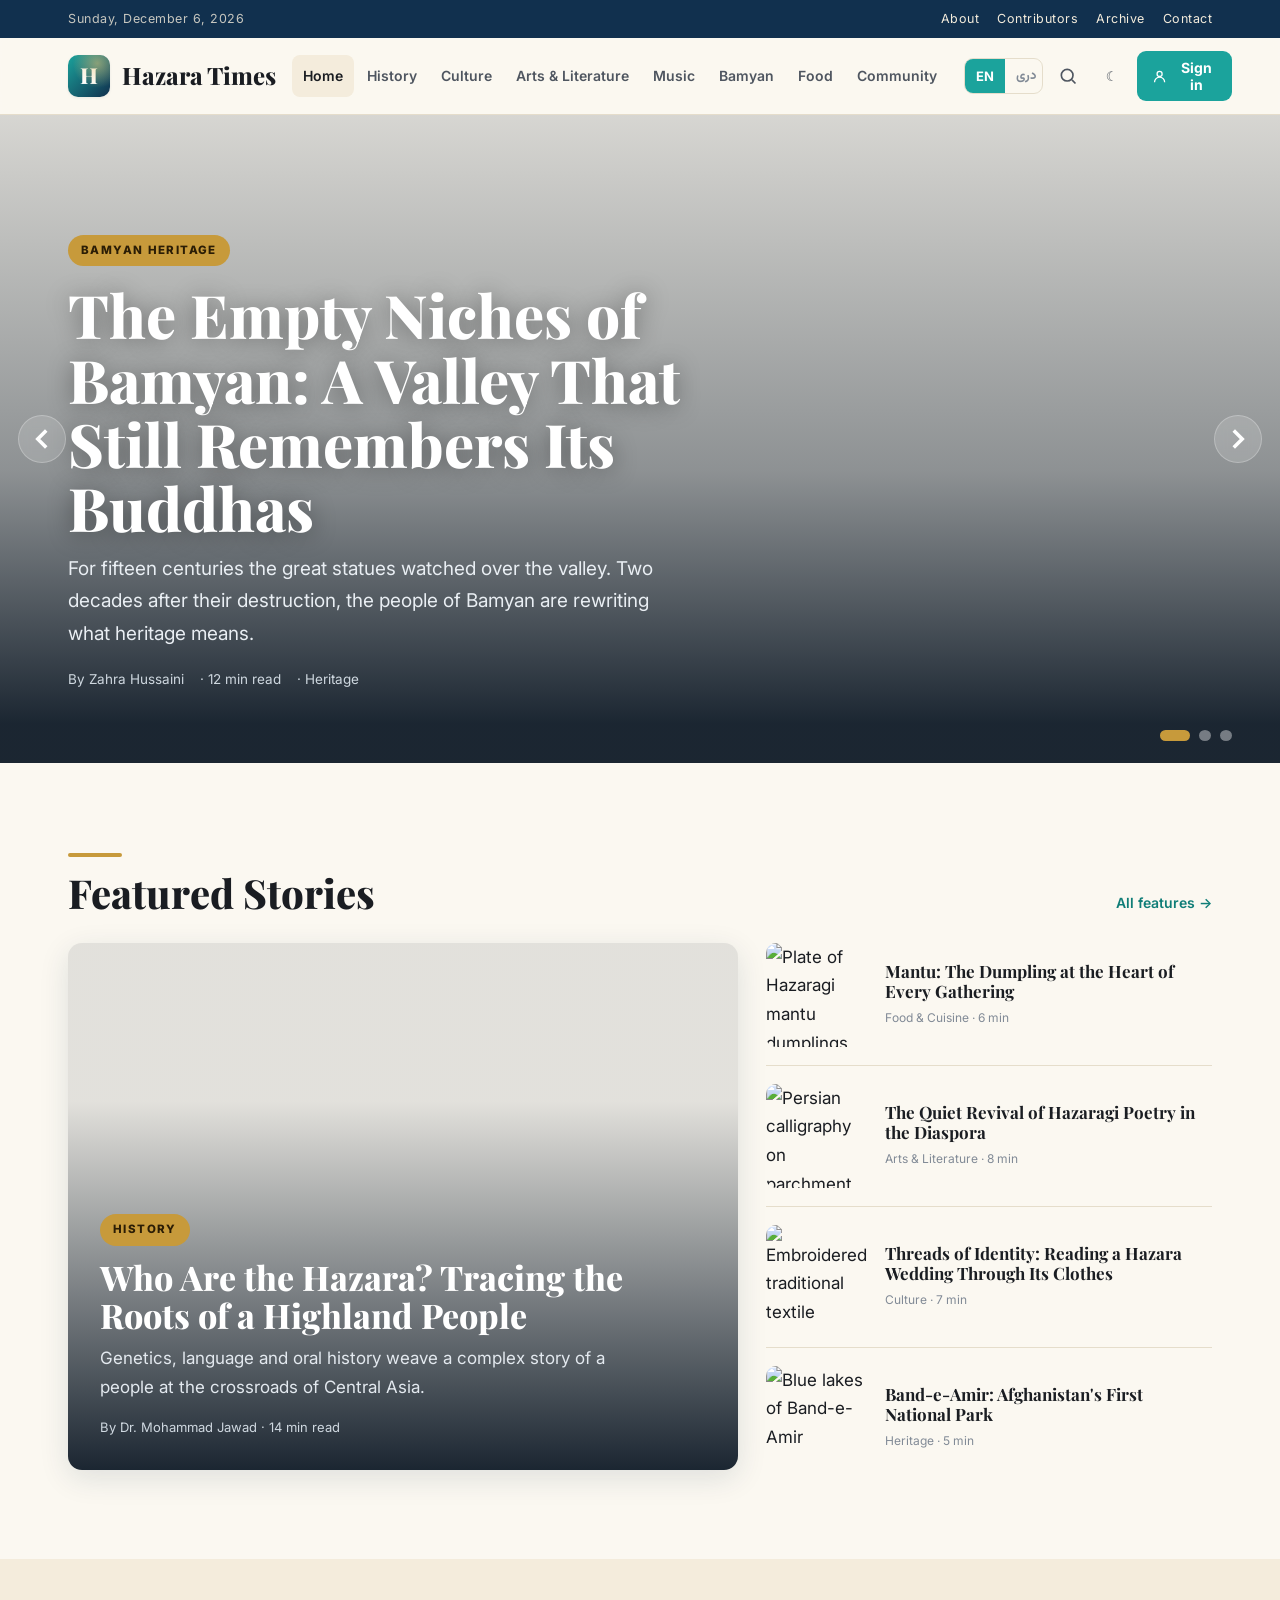
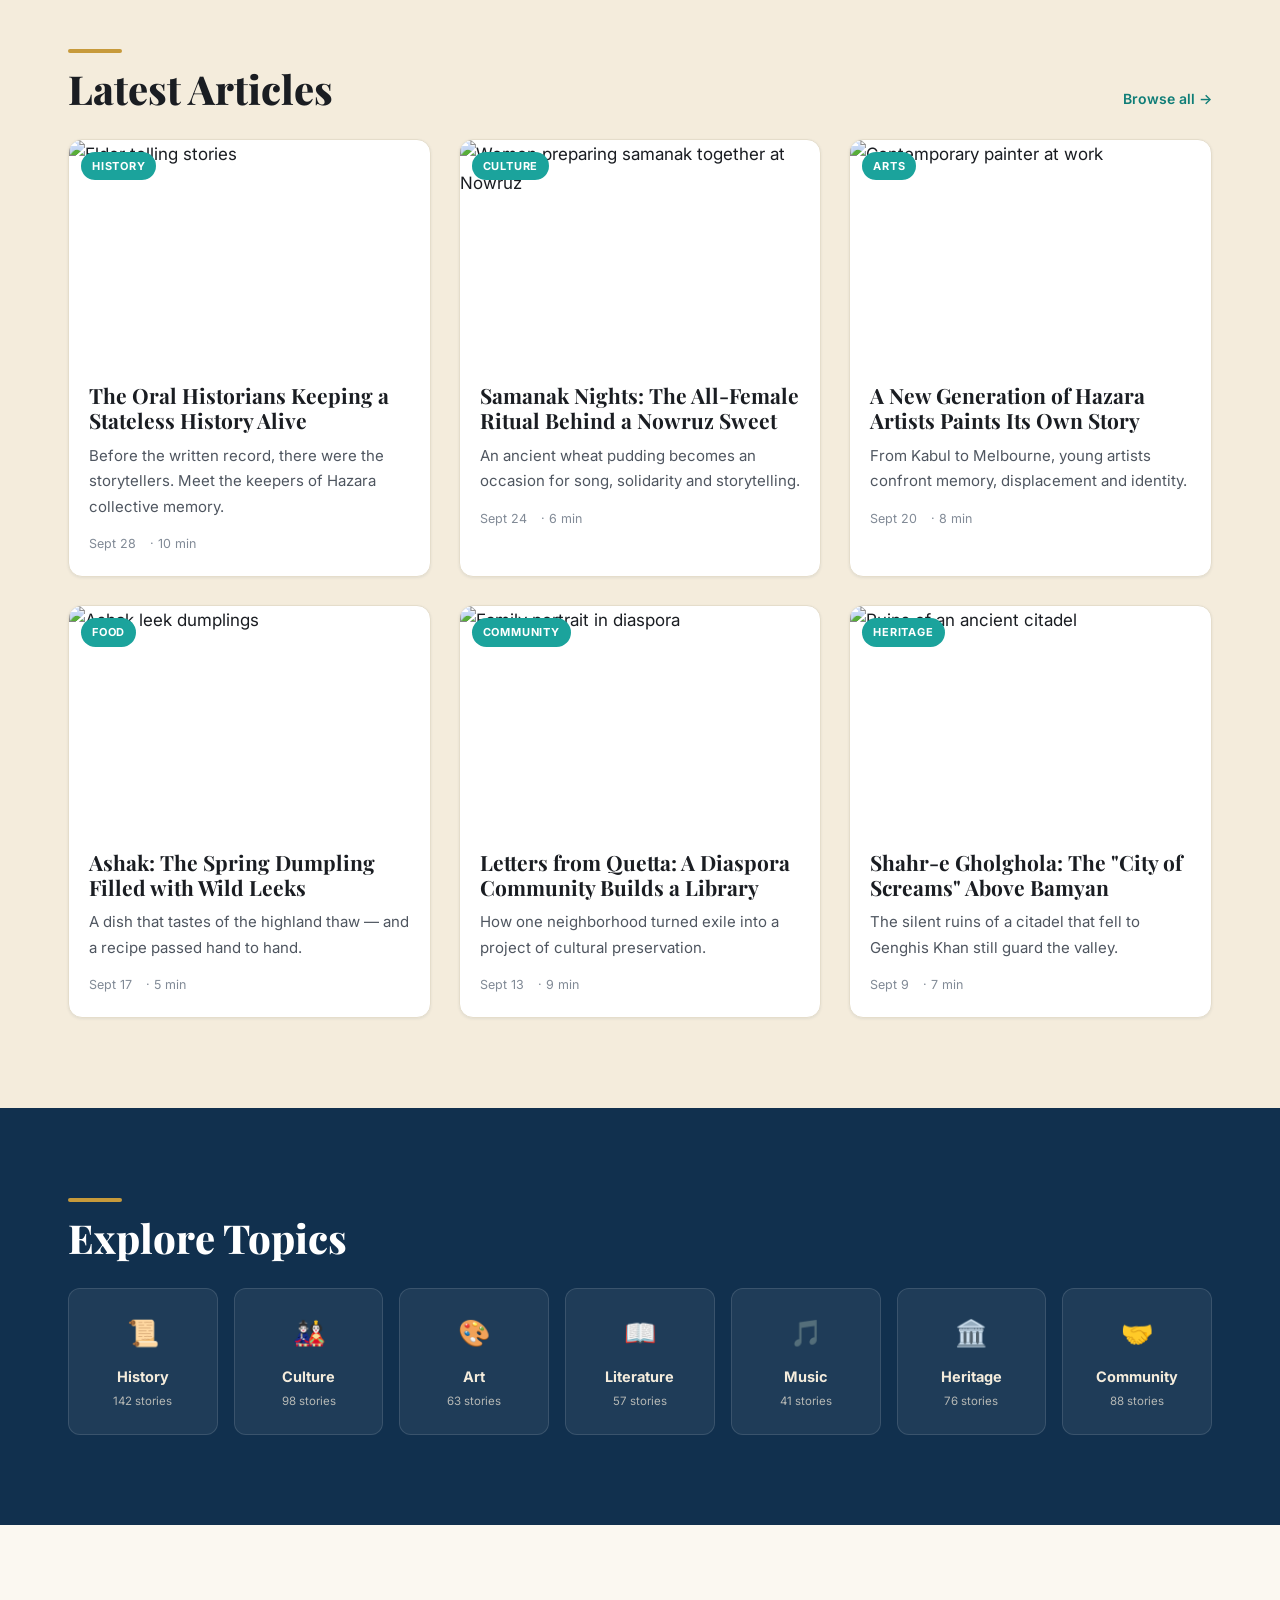
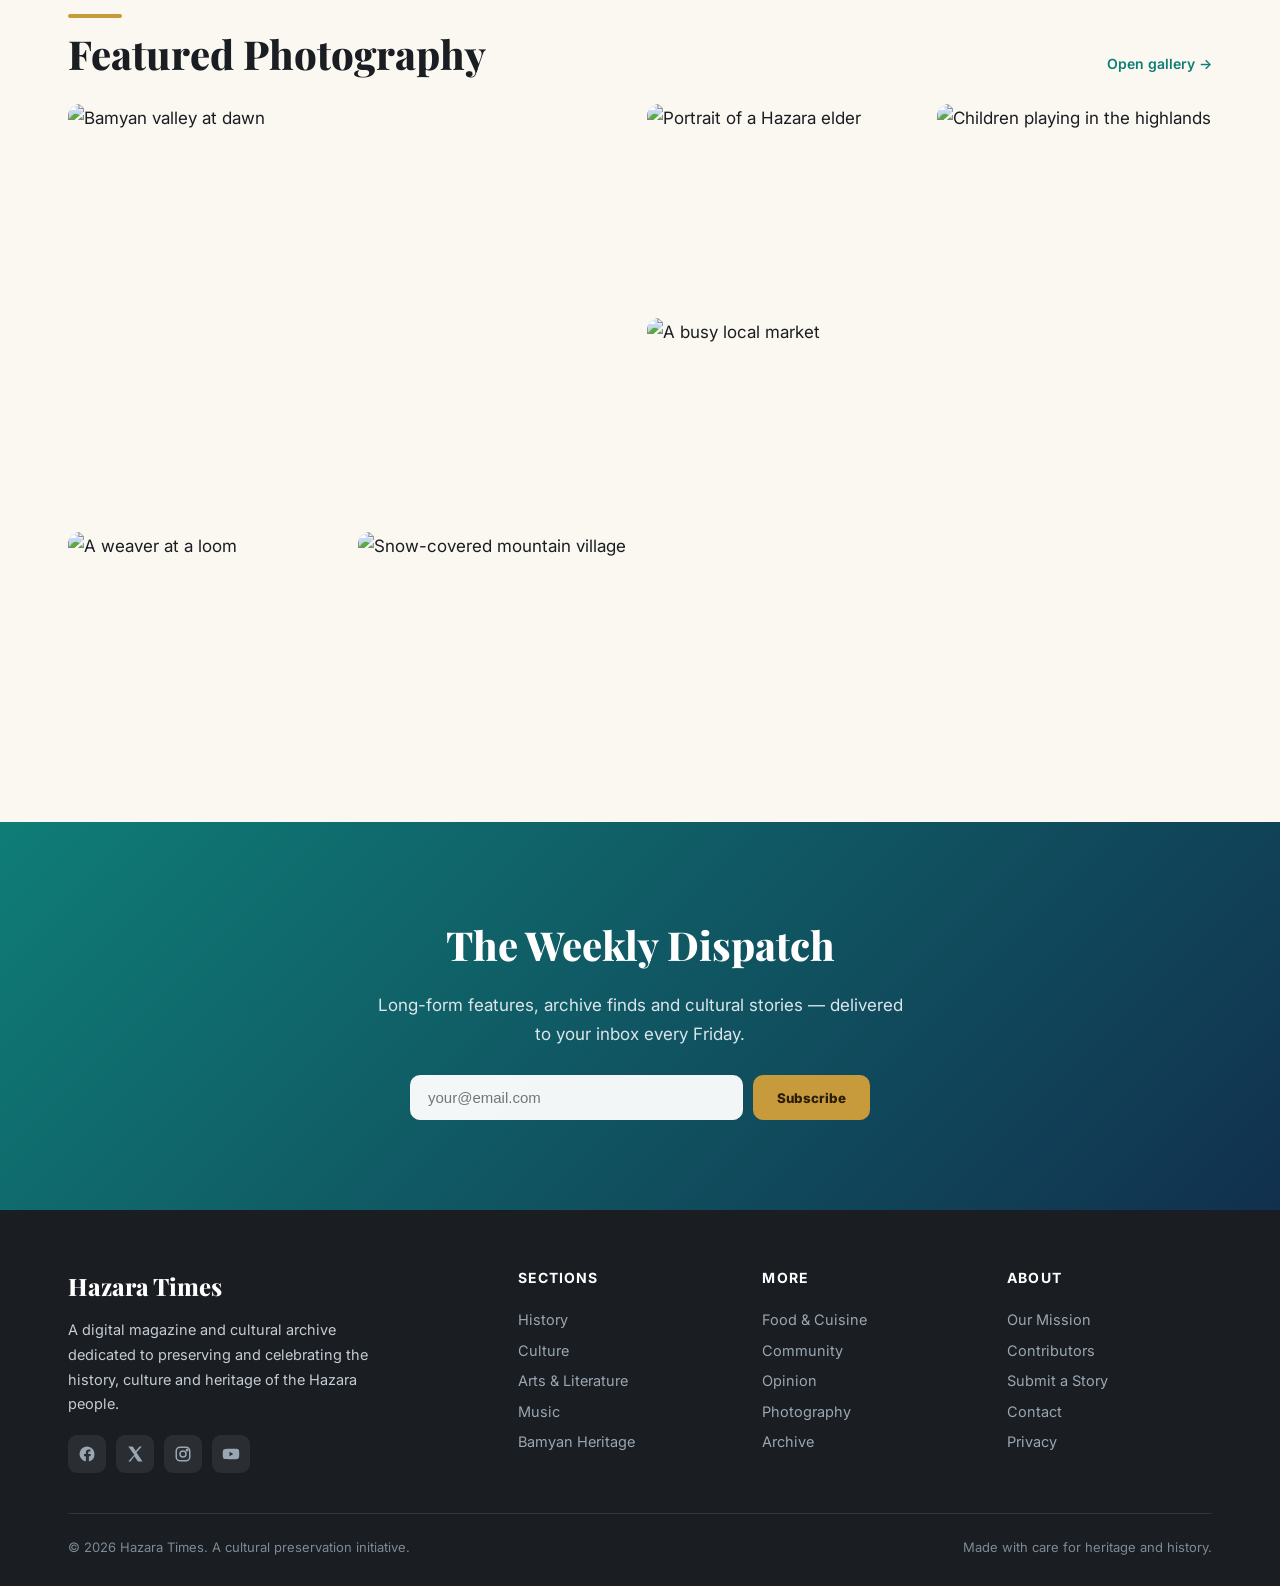
==== commit 91fd5705: "Add files via upload" ====
--- a/index.html
+++ b/index.html
@@ -20,7 +20,7 @@
   <div class="wrap">
     <span class="date" id="today">Tuesday, June 2, 2026</span>
     <div class="links">
-      <a href="#">About</a><a href="#">Contributors</a><a href="#">Archive</a><a href="#">Contact</a>
+      <a href="#" data-fa="درباره">About</a><a href="#" data-fa="نویسندگان">Contributors</a><a href="#" data-fa="آرشیو">Archive</a><a href="#" data-fa="تماس">Contact</a>
     </div>
   </div>
 </div>
@@ -64,47 +64,47 @@
 <!-- mobile drawer -->
 <div class="drawer" id="drawer">
   <button class="close" onclick="toggleDrawer()" aria-label="Close">×</button>
-  <a href="index.html">Home</a>
-  <a href="history.html">History</a>
-  <a href="culture.html">Culture</a>
-  <a href="arts.html">Arts &amp; Literature</a>
-  <a href="music.html">Music &amp; Performance</a>
-  <a href="bamyan.html">Bamyan Heritage</a>
-  <a href="food.html">Food &amp; Cuisine</a>
-  <a href="community.html">Community Stories</a>
+  <a href="index.html" data-fa="خانه">Home</a>
+  <a href="history.html" data-fa="تاریخ">History</a>
+  <a href="culture.html" data-fa="فرهنگ">Culture</a>
+  <a href="arts.html" data-fa="هنر و ادبیات">Arts &amp; Literature</a>
+  <a href="music.html" data-fa="موسیقی و اجرا">Music &amp; Performance</a>
+  <a href="bamyan.html" data-fa="میراث بامیان">Bamyan Heritage</a>
+  <a href="food.html" data-fa="غذا و آشپزی">Food &amp; Cuisine</a>
+  <a href="community.html" data-fa="داستان‌های جامعه">Community Stories</a>
 </div>
 
 <!-- ===== Hero slider ===== -->
 <section class="hero">
   <div class="slider" aria-roledescription="carousel">
     <div class="slide active">
-      <div class="bg" style="background-image:url('https://picsum.photos/seed/bamyan-cliffs/1700/950')"></div>
+      <div class="bg" style="background-image:url('images/bamyan-hero.jpg')"></div>
       <div class="scrim"></div>
       <div class="content"><div class="inner">
-        <span class="chip">Bamyan Heritage</span>
-        <h1>The Empty Niches of Bamyan: A Valley That Still Remembers Its Buddhas</h1>
-        <p>For fifteen centuries the great statues watched over the valley. Two decades after their destruction, the people of Bamyan are rewriting what heritage means.</p>
-        <div class="meta"><span>By Zahra Hussaini</span><span>· 12 min read</span><span>· Heritage</span></div>
+        <span class="chip" data-fa="میراث بامیان">Bamyan Heritage</span>
+        <h1 data-fa="نیچ‌های خالی بامیان: دره‌ای که هنوز بوداهایش را به یاد دارد">The Empty Niches of Bamyan: A Valley That Still Remembers Its Buddhas</h1>
+        <p data-fa="برای پانزده قرن مجسمه‌های بزرگ نگهبان دره بودند. دو دهه پس از تخریب آن‌ها، مردم بامیان معنای میراث را از نو می‌نویسند.">For fifteen centuries the great statues watched over the valley. Two decades after their destruction, the people of Bamyan are rewriting what heritage means.</p>
+        <div class="meta"><span data-fa="به قلم زهرا حسینی">By Zahra Hussaini</span><span data-fa="۱۲ دقیقه مطالعه">· 12 min read</span><span data-fa="میراث">· Heritage</span></div>
       </div></div>
     </div>
     <div class="slide">
-      <div class="bg" style="background-image:url('https://picsum.photos/seed/nowruz-spring/1700/950')"></div>
+      <div class="bg" style="background-image:url('images/nowruz-highlands.jpg')"></div>
       <div class="scrim"></div>
       <div class="content"><div class="inner">
-        <span class="chip">Culture</span>
-        <h1>Nowruz in the Highlands: How the Hazara Welcome the New Year</h1>
-        <p>From the sprouting of samanak to the songs of spring, Nowruz turns the mountains of Hazarajat into a festival of renewal.</p>
-        <div class="meta"><span>By Ali Reza Sarwari</span><span>· 9 min read</span><span>· Culture</span></div>
+        <span class="chip" data-fa="فرهنگ">Culture</span>
+        <h1 data-fa="نوروز در ارتفاعات: هزاره‌ها چگونه سال نو را خوش‌آمد می‌گویند">Nowruz in the Highlands: How the Hazara Welcome the New Year</h1>
+        <p data-fa="از سبز شدن سمنک تا آوازهای بهاری، نوروز کوه‌های هزارستان را به جشن نوزایی بدل می‌کند.">From the sprouting of samanak to the songs of spring, Nowruz turns the mountains of Hazarajat into a festival of renewal.</p>
+        <div class="meta"><span data-fa="به قلم علی‌رضا سرواری">By Ali Reza Sarwari</span><span data-fa="۹ دقیقه مطالعه">· 9 min read</span><span data-fa="فرهنگ">· Culture</span></div>
       </div></div>
     </div>
     <div class="slide">
-      <div class="bg" style="background-image:url('https://picsum.photos/seed/dambora-music/1700/950')"></div>
+      <div class="bg" style="background-image:url('images/dambura-music.jpg')"></div>
       <div class="scrim"></div>
       <div class="content"><div class="inner">
-        <span class="chip">Music</span>
-        <h1>The Dambura's Two Strings: The Sound That Carries Hazara Memory</h1>
-        <p>A simple lute, two strings, and a thousand stories. Inside the living tradition of Hazaragi folk music.</p>
-        <div class="meta"><span>By Sakina Yaqubi</span><span>· 7 min read</span><span>· Music</span></div>
+        <span class="chip" data-fa="موسیقی">Music</span>
+        <h1 data-fa="دو تار دمبوره: صدایی که حافظه‌ی هزاره را حمل می‌کند">The Dambura's Two Strings: The Sound That Carries Hazara Memory</h1>
+        <p data-fa="یک دمبوره‌ی ساده، دو تار و هزار داستان. در دل سنت زنده‌ی موسیقی فولکلور هزارگی.">A simple lute, two strings, and a thousand stories. Inside the living tradition of Hazaragi folk music.</p>
+        <div class="meta"><span data-fa="به قلم سکینه یعقوبی">By Sakina Yaqubi</span><span data-fa="۷ دقیقه مطالعه">· 7 min read</span><span data-fa="موسیقی">· Music</span></div>
       </div></div>
     </div>
     <button class="slider-arrow prev" aria-label="Previous slide"><svg viewBox="0 0 24 24" fill="none" stroke="currentColor" stroke-width="2.5"><path d="m15 18-6-6 6-6"/></svg></button>
@@ -116,36 +116,36 @@
 <!-- ===== Breaking / featured ===== -->
 <section class="block wrap">
   <div class="section-head">
-    <div><div class="bar"></div><h2>Featured Stories</h2></div>
-    <a class="section-link" href="bamyan.html">All features →</a>
+    <div><div class="bar"></div><h2 data-fa="داستان‌های برگزیده">Featured Stories</h2></div>
+    <a class="section-link" href="bamyan.html" data-fa="همه‌ی ویژه‌ها ←">All features →</a>
   </div>
   <div class="feature-split">
     <a class="feature-lead reveal" href="article.html">
-      <div class="bg" style="background-image:url('https://picsum.photos/seed/hazarajat-land/1100/900')"></div>
+      <div class="bg" style="background-image:url('images/hazarajat-land.jpg')"></div>
       <div class="scrim"></div>
       <div class="content">
-        <span class="chip">History</span>
-        <h3>Who Are the Hazara? Tracing the Roots of a Highland People</h3>
-        <p>Genetics, language and oral history weave a complex story of a people at the crossroads of Central Asia.</p>
-        <div class="meta" style="margin-top:14px;font-size:13px;color:#cfd8e0">By Dr. Mohammad Jawad · 14 min read</div>
+        <span class="chip" data-fa="تاریخ">History</span>
+        <h3 data-fa="هزاره‌ها کیستند؟ ردیابی ریشه‌های یک قوم کوهستانی">Who Are the Hazara? Tracing the Roots of a Highland People</h3>
+        <p data-fa="ژنتیک، زبان و تاریخ شفاهی داستان پیچیده‌ی قومی را در چهارراه آسیای میانه می‌بافند.">Genetics, language and oral history weave a complex story of a people at the crossroads of Central Asia.</p>
+        <div class="meta" style="margin-top:14px;font-size:13px;color:#cfd8e0" data-fa="به قلم دکتر محمد جواد · ۱۴ دقیقه مطالعه">By Dr. Mohammad Jawad · 14 min read</div>
       </div>
     </a>
     <div class="feature-side">
       <a class="side-item reveal" href="article.html">
-        <div class="si-thumb"><img src="https://picsum.photos/seed/mantu-food/300/300" alt="Plate of Hazaragi mantu dumplings"></div>
-        <div><h4>Mantu: The Dumpling at the Heart of Every Gathering</h4><div class="meta">Food &amp; Cuisine · 6 min</div></div>
-      </a>
-      <a class="side-item reveal" href="article.html">
-        <div class="si-thumb"><img src="https://picsum.photos/seed/calligraphy-art/300/300" alt="Persian calligraphy on parchment"></div>
-        <div><h4>The Quiet Revival of Hazaragi Poetry in the Diaspora</h4><div class="meta">Arts &amp; Literature · 8 min</div></div>
-      </a>
-      <a class="side-item reveal" href="article.html">
-        <div class="si-thumb"><img src="https://picsum.photos/seed/wedding-textile/300/300" alt="Embroidered traditional textile"></div>
-        <div><h4>Threads of Identity: Reading a Hazara Wedding Through Its Clothes</h4><div class="meta">Culture · 7 min</div></div>
-      </a>
-      <a class="side-item reveal" href="article.html">
-        <div class="si-thumb"><img src="https://picsum.photos/seed/band-e-amir/300/300" alt="Blue lakes of Band-e-Amir"></div>
-        <div><h4>Band-e-Amir: Afghanistan's First National Park</h4><div class="meta">Heritage · 5 min</div></div>
+        <div class="si-thumb"><img src="images/mantu-food.jpg" alt="Plate of Hazaragi mantu dumplings"></div>
+        <div><h4 data-fa="منتو: آشِ خمیریِ قلبِ هر گردهمایی">Mantu: The Dumpling at the Heart of Every Gathering</h4><div class="meta" data-fa="غذا و آشپزی · ۶ دقیقه">Food &amp; Cuisine · 6 min</div></div>
+      </a>
+      <a class="side-item reveal" href="article.html">
+        <div class="si-thumb"><img src="images/calligraphy-art.jpg" alt="Persian calligraphy on parchment"></div>
+        <div><h4 data-fa="احیای آرام شعر هزارگی در دیاسپورا">The Quiet Revival of Hazaragi Poetry in the Diaspora</h4><div class="meta" data-fa="هنر و ادبیات · ۸ دقیقه">Arts &amp; Literature · 8 min</div></div>
+      </a>
+      <a class="side-item reveal" href="article.html">
+        <div class="si-thumb"><img src="images/wedding-textile.jpg" alt="Embroidered traditional textile"></div>
+        <div><h4 data-fa="رشته‌های هویت: خواندن یک عروسی هزارگی از روی لباس‌ها">Threads of Identity: Reading a Hazara Wedding Through Its Clothes</h4><div class="meta" data-fa="فرهنگ · ۷ دقیقه">Culture · 7 min</div></div>
+      </a>
+      <a class="side-item reveal" href="article.html">
+        <div class="si-thumb"><img src="images/band-e-amir.jpg" alt="Blue lakes of Band-e-Amir"></div>
+        <div><h4 data-fa="بند امیر: نخستین پارک ملی افغانستان">Band-e-Amir: Afghanistan's First National Park</h4><div class="meta" data-fa="میراث · ۵ دقیقه">Heritage · 5 min</div></div>
       </a>
     </div>
   </div>
@@ -155,45 +155,45 @@
 <section class="block" style="background:var(--bg-muted)">
   <div class="wrap">
     <div class="section-head">
-      <div><div class="bar"></div><h2>Latest Articles</h2></div>
-      <a class="section-link" href="bamyan.html">Browse all →</a>
+      <div><div class="bar"></div><h2 data-fa="جدیدترین مقاله‌ها">Latest Articles</h2></div>
+      <a class="section-link" href="bamyan.html" data-fa="مرور همه ←">Browse all →</a>
     </div>
     <div class="grid cols-3">
       <a class="card reveal" href="article.html">
-        <div class="thumb"><span class="cat">History</span><img src="https://picsum.photos/seed/oral-history/640/400" alt="Elder telling stories"></div>
-        <div class="body"><h3>The Oral Historians Keeping a Stateless History Alive</h3>
-        <p>Before the written record, there were the storytellers. Meet the keepers of Hazara collective memory.</p>
-        <div class="meta"><span>Sept 28</span><span>· 10 min</span></div></div>
-      </a>
-      <a class="card reveal" href="article.html">
-        <div class="thumb"><span class="cat">Culture</span><img src="https://picsum.photos/seed/nowruz-table/640/400" alt="Haft-seen table for Nowruz"></div>
-        <div class="body"><h3>Samanak Nights: The All-Female Ritual Behind a Nowruz Sweet</h3>
-        <p>An ancient wheat pudding becomes an occasion for song, solidarity and storytelling.</p>
-        <div class="meta"><span>Sept 24</span><span>· 6 min</span></div></div>
-      </a>
-      <a class="card reveal" href="article.html">
-        <div class="thumb"><span class="cat">Arts</span><img src="https://picsum.photos/seed/contemporary-artist/640/400" alt="Contemporary painter at work"></div>
-        <div class="body"><h3>A New Generation of Hazara Artists Paints Its Own Story</h3>
-        <p>From Kabul to Melbourne, young artists confront memory, displacement and identity.</p>
-        <div class="meta"><span>Sept 20</span><span>· 8 min</span></div></div>
-      </a>
-      <a class="card reveal" href="article.html">
-        <div class="thumb"><span class="cat">Food</span><img src="https://picsum.photos/seed/ashak-dish/640/400" alt="Ashak leek dumplings"></div>
-        <div class="body"><h3>Ashak: The Spring Dumpling Filled with Wild Leeks</h3>
-        <p>A dish that tastes of the highland thaw — and a recipe passed hand to hand.</p>
-        <div class="meta"><span>Sept 17</span><span>· 5 min</span></div></div>
-      </a>
-      <a class="card reveal" href="article.html">
-        <div class="thumb"><span class="cat">Community</span><img src="https://picsum.photos/seed/diaspora-story/640/400" alt="Family portrait in diaspora"></div>
-        <div class="body"><h3>Letters from Quetta: A Diaspora Community Builds a Library</h3>
-        <p>How one neighborhood turned exile into a project of cultural preservation.</p>
-        <div class="meta"><span>Sept 13</span><span>· 9 min</span></div></div>
-      </a>
-      <a class="card reveal" href="article.html">
-        <div class="thumb"><span class="cat">Heritage</span><img src="https://picsum.photos/seed/shahr-e-gholghola/640/400" alt="Ruins of an ancient citadel"></div>
-        <div class="body"><h3>Shahr-e Gholghola: The "City of Screams" Above Bamyan</h3>
-        <p>The silent ruins of a citadel that fell to Genghis Khan still guard the valley.</p>
-        <div class="meta"><span>Sept 9</span><span>· 7 min</span></div></div>
+        <div class="thumb"><span class="cat" data-fa="تاریخ">History</span><img src="images/oral-history.jpg" alt="Elder telling stories"></div>
+        <div class="body"><h3 data-fa="تاریخ‌نگاران شفاهی که تاریخی بی‌دولت را زنده نگه می‌دارند">The Oral Historians Keeping a Stateless History Alive</h3>
+        <p data-fa="پیش از ثبت مکتوب، قصه‌گویان بودند. با نگهبانان حافظه‌ی جمعی هزاره آشنا شوید.">Before the written record, there were the storytellers. Meet the keepers of Hazara collective memory.</p>
+        <div class="meta"><span data-fa="۲۸ سپتامبر">Sept 28</span><span data-fa="۱۰ دقیقه">· 10 min</span></div></div>
+      </a>
+      <a class="card reveal" href="article.html">
+        <div class="thumb"><span class="cat" data-fa="فرهنگ">Culture</span><img src="images/samanak-nights.jpg" alt="Women preparing samanak together at Nowruz"></div>
+        <div class="body"><h3 data-fa="شب‌های سمنک: آیینی کاملاً زنانه در پسِ یک شیرینی نوروزی">Samanak Nights: The All-Female Ritual Behind a Nowruz Sweet</h3>
+        <p data-fa="حلیمی باستانی از گندم به بهانه‌ای برای آواز، همبستگی و قصه‌گویی بدل می‌شود.">An ancient wheat pudding becomes an occasion for song, solidarity and storytelling.</p>
+        <div class="meta"><span data-fa="۲۴ سپتامبر">Sept 24</span><span data-fa="۶ دقیقه">· 6 min</span></div></div>
+      </a>
+      <a class="card reveal" href="article.html">
+        <div class="thumb"><span class="cat" data-fa="هنر">Arts</span><img src="images/contemporary-artist.jpg" alt="Contemporary painter at work"></div>
+        <div class="body"><h3 data-fa="نسلی نو از هنرمندان هزاره داستان خود را نقاشی می‌کند">A New Generation of Hazara Artists Paints Its Own Story</h3>
+        <p data-fa="از کابل تا ملبورن، هنرمندان جوان با حافظه، آوارگی و هویت روبه‌رو می‌شوند.">From Kabul to Melbourne, young artists confront memory, displacement and identity.</p>
+        <div class="meta"><span data-fa="۲۰ سپتامبر">Sept 20</span><span data-fa="۸ دقیقه">· 8 min</span></div></div>
+      </a>
+      <a class="card reveal" href="article.html">
+        <div class="thumb"><span class="cat" data-fa="غذا">Food</span><img src="images/ashak-dish.jpg" alt="Ashak leek dumplings"></div>
+        <div class="body"><h3 data-fa="آشک: آشِ خمیریِ بهاری پر از تره‌ی کوهی">Ashak: The Spring Dumpling Filled with Wild Leeks</h3>
+        <p data-fa="غذایی با طعمِ ذوبِ برفِ ارتفاعات — و دستوری که دست‌به‌دست رسیده است.">A dish that tastes of the highland thaw — and a recipe passed hand to hand.</p>
+        <div class="meta"><span data-fa="۱۷ سپتامبر">Sept 17</span><span data-fa="۵ دقیقه">· 5 min</span></div></div>
+      </a>
+      <a class="card reveal" href="article.html">
+        <div class="thumb"><span class="cat" data-fa="جامعه">Community</span><img src="images/diaspora-story.jpg" alt="Family portrait in diaspora"></div>
+        <div class="body"><h3 data-fa="نامه‌هایی از کویته: جامعه‌ای در دیاسپورا کتابخانه می‌سازد">Letters from Quetta: A Diaspora Community Builds a Library</h3>
+        <p data-fa="چگونه یک محله، تبعید را به پروژه‌ای برای حفظ فرهنگ بدل کرد.">How one neighborhood turned exile into a project of cultural preservation.</p>
+        <div class="meta"><span data-fa="۱۳ سپتامبر">Sept 13</span><span data-fa="۹ دقیقه">· 9 min</span></div></div>
+      </a>
+      <a class="card reveal" href="article.html">
+        <div class="thumb"><span class="cat" data-fa="میراث">Heritage</span><img src="images/shahr-e-gholghola.jpg" alt="Ruins of an ancient citadel"></div>
+        <div class="body"><h3 data-fa="شهر غلغله: «شهر فریادها» بر فراز بامیان">Shahr-e Gholghola: The "City of Screams" Above Bamyan</h3>
+        <p data-fa="ویرانه‌های خاموش دژی که به دست چنگیزخان سقوط کرد، هنوز نگهبان دره‌اند.">The silent ruins of a citadel that fell to Genghis Khan still guard the valley.</p>
+        <div class="meta"><span data-fa="۹ سپتامبر">Sept 9</span><span data-fa="۷ دقیقه">· 7 min</span></div></div>
       </a>
     </div>
   </div>
@@ -202,15 +202,15 @@
 <!-- ===== Popular topics ===== -->
 <section class="block topics">
   <div class="wrap">
-    <div class="section-head"><div><div class="bar"></div><h2>Explore Topics</h2></div></div>
+    <div class="section-head"><div><div class="bar"></div><h2 data-fa="کاوش موضوع‌ها">Explore Topics</h2></div></div>
     <div class="topic-grid">
-      <a class="topic" href="history.html"><div class="ic">📜</div><div class="t">History</div><div class="c">142 stories</div></a>
-      <a class="topic" href="culture.html"><div class="ic">🎎</div><div class="t">Culture</div><div class="c">98 stories</div></a>
-      <a class="topic" href="arts.html"><div class="ic">🎨</div><div class="t">Art</div><div class="c">63 stories</div></a>
-      <a class="topic" href="bamyan.html"><div class="ic">📖</div><div class="t">Literature</div><div class="c">57 stories</div></a>
-      <a class="topic" href="music.html"><div class="ic">🎵</div><div class="t">Music</div><div class="c">41 stories</div></a>
-      <a class="topic" href="bamyan.html"><div class="ic">🏛️</div><div class="t">Heritage</div><div class="c">76 stories</div></a>
-      <a class="topic" href="community.html"><div class="ic">🤝</div><div class="t">Community</div><div class="c">88 stories</div></a>
+      <a class="topic" href="history.html"><div class="ic">📜</div><div class="t" data-fa="تاریخ">History</div><div class="c" data-fa="۱۴۲ داستان">142 stories</div></a>
+      <a class="topic" href="culture.html"><div class="ic">🎎</div><div class="t" data-fa="فرهنگ">Culture</div><div class="c" data-fa="۹۸ داستان">98 stories</div></a>
+      <a class="topic" href="arts.html"><div class="ic">🎨</div><div class="t" data-fa="هنر">Art</div><div class="c" data-fa="۶۳ داستان">63 stories</div></a>
+      <a class="topic" href="bamyan.html"><div class="ic">📖</div><div class="t" data-fa="ادبیات">Literature</div><div class="c" data-fa="۵۷ داستان">57 stories</div></a>
+      <a class="topic" href="music.html"><div class="ic">🎵</div><div class="t" data-fa="موسیقی">Music</div><div class="c" data-fa="۴۱ داستان">41 stories</div></a>
+      <a class="topic" href="bamyan.html"><div class="ic">🏛️</div><div class="t" data-fa="میراث">Heritage</div><div class="c" data-fa="۷۶ داستان">76 stories</div></a>
+      <a class="topic" href="community.html"><div class="ic">🤝</div><div class="t" data-fa="جامعه">Community</div><div class="c" data-fa="۸۸ داستان">88 stories</div></a>
     </div>
   </div>
 </section>
@@ -218,27 +218,27 @@
 <!-- ===== Featured photography ===== -->
 <section class="block wrap">
   <div class="section-head">
-    <div><div class="bar"></div><h2>Featured Photography</h2></div>
-    <a class="section-link" href="#">Open gallery →</a>
+    <div><div class="bar"></div><h2 data-fa="عکاسی برگزیده">Featured Photography</h2></div>
+    <a class="section-link" href="#" data-fa="باز کردن گالری ←">Open gallery →</a>
   </div>
   <div class="gallery">
-    <figure class="wide tall" onclick="openLightbox('https://picsum.photos/seed/photo-valley/1400/1000')"><img src="https://picsum.photos/seed/photo-valley/800/800" alt="Bamyan valley at dawn"><figcaption>Dawn over the Bamyan valley</figcaption></figure>
-    <figure onclick="openLightbox('https://picsum.photos/seed/photo-elder/1000/1000')"><img src="https://picsum.photos/seed/photo-elder/500/400" alt="Portrait of a Hazara elder"><figcaption>An elder in Daikundi</figcaption></figure>
-    <figure onclick="openLightbox('https://picsum.photos/seed/photo-children/1000/1000')"><img src="https://picsum.photos/seed/photo-children/500/400" alt="Children playing in the highlands"><figcaption>Highland childhood</figcaption></figure>
-    <figure class="wide" onclick="openLightbox('https://picsum.photos/seed/photo-market/1400/700')"><img src="https://picsum.photos/seed/photo-market/800/400" alt="A busy local market"><figcaption>Market day in the highlands</figcaption></figure>
-    <figure onclick="openLightbox('https://picsum.photos/seed/photo-weaver/1000/1000')"><img src="https://picsum.photos/seed/photo-weaver/500/400" alt="A weaver at a loom"><figcaption>The weaver's hands</figcaption></figure>
-    <figure onclick="openLightbox('https://picsum.photos/seed/photo-snow/1000/1000')"><img src="https://picsum.photos/seed/photo-snow/500/400" alt="Snow-covered mountain village"><figcaption>Winter in Hazarajat</figcaption></figure>
+    <figure class="wide tall" onclick="openLightbox('images/gallery-valley.jpg')"><img src="images/gallery-valley.jpg" alt="Bamyan valley at dawn"><figcaption data-fa="سپیده‌دم بر فراز دره‌ی بامیان">Dawn over the Bamyan valley</figcaption></figure>
+    <figure onclick="openLightbox('images/gallery-elder.jpg')"><img src="images/gallery-elder.jpg" alt="Portrait of a Hazara elder"><figcaption data-fa="پیرمردی در دایکندی">An elder in Daikundi</figcaption></figure>
+    <figure onclick="openLightbox('images/gallery-children.jpg')"><img src="images/gallery-children.jpg" alt="Children playing in the highlands"><figcaption data-fa="کودکی در ارتفاعات">Highland childhood</figcaption></figure>
+    <figure class="wide" onclick="openLightbox('images/gallery-market.jpg')"><img src="images/gallery-market.jpg" alt="A busy local market"><figcaption data-fa="روز بازار در ارتفاعات">Market day in the highlands</figcaption></figure>
+    <figure onclick="openLightbox('images/gallery-weaver.jpg')"><img src="images/gallery-weaver.jpg" alt="A weaver at a loom"><figcaption data-fa="دستان بافنده">The weaver's hands</figcaption></figure>
+    <figure onclick="openLightbox('images/gallery-snow.jpg')"><img src="images/gallery-snow.jpg" alt="Snow-covered mountain village"><figcaption data-fa="زمستان در هزارستان">Winter in Hazarajat</figcaption></figure>
   </div>
 </section>
 
 <!-- ===== Newsletter ===== -->
 <section class="block newsletter">
   <div class="wrap">
-    <h2>The Weekly Dispatch</h2>
-    <p>Long-form features, archive finds and cultural stories — delivered to your inbox every Friday.</p>
+    <h2 data-fa="خبرنامه‌ی هفتگی">The Weekly Dispatch</h2>
+    <p data-fa="مقاله‌های بلند، یافته‌های آرشیوی و داستان‌های فرهنگی — هر جمعه به صندوق ورودی شما.">Long-form features, archive finds and cultural stories — delivered to your inbox every Friday.</p>
     <form class="nl-form" onsubmit="return subscribe(event)">
-      <input type="email" placeholder="your@email.com" required aria-label="Email address">
-      <button type="submit">Subscribe</button>
+      <input type="email" placeholder="your@email.com" data-fa-ph="ایمیل شما" required aria-label="Email address">
+      <button type="submit" data-fa="عضویت">Subscribe</button>
     </form>
   </div>
 </section>
@@ -249,7 +249,7 @@
     <div class="footer-grid">
       <div class="footer-brand">
         <div class="name">Hazara Times</div>
-        <p>A digital magazine and cultural archive dedicated to preserving and celebrating the history, culture and heritage of the Hazara people.</p>
+        <p data-fa="مجله‌ای دیجیتال و آرشیوی فرهنگی، وقفِ حفظ و گرامیداشتِ تاریخ، فرهنگ و میراث مردم هزاره.">A digital magazine and cultural archive dedicated to preserving and celebrating the history, culture and heritage of the Hazara people.</p>
         <div class="footer-social">
           <a href="#" aria-label="Facebook"><svg viewBox="0 0 24 24" fill="currentColor"><path d="M22 12a10 10 0 1 0-11.5 9.9v-7H8v-2.9h2.5V9.8c0-2.5 1.5-3.9 3.8-3.9 1.1 0 2.2.2 2.2.2v2.5h-1.300c-1.2 0-1.6.8-1.6 1.6V12H17l-.4 2.9h-2.1v7A10 10 0 0 0 22 12z"/></svg></a>
           <a href="#" aria-label="X"><svg viewBox="0 0 24 24" fill="currentColor"><path d="M18 2h3l-7 8 8 12h-6l-5-7-5 7H3l8-9L3 2h6l4 6 5-6z"/></svg></a>
@@ -257,13 +257,13 @@
           <a href="#" aria-label="YouTube"><svg viewBox="0 0 24 24" fill="currentColor"><path d="M23 12s0-3.4-.4-5a2.6 2.6 0 0 0-1.8-1.8C19 5 12 5 12 5s-7 0-8.8.5A2.6 2.6 0 0 0 1.4 7C1 8.6 1 12 1 12s0 3.4.4 5a2.6 2.6 0 0 0 1.8 1.8C5 19 12 19 12 19s7 0 8.8-.5a2.6 2.6 0 0 0 1.8-1.8c.4-1.6.4-5 .4-5zM10 15V9l5 3z"/></svg></a>
         </div>
       </div>
-      <div><h4>Sections</h4><a href="history.html">History</a><br><a href="culture.html">Culture</a><br><a href="arts.html">Arts &amp; Literature</a><br><a href="music.html">Music</a><br><a href="bamyan.html">Bamyan Heritage</a></div>
-      <div><h4>More</h4><a href="food.html">Food &amp; Cuisine</a><br><a href="community.html">Community</a><br><a href="bamyan.html">Opinion</a><br><a href="#">Photography</a><br><a href="#">Archive</a></div>
-      <div><h4>About</h4><a href="#">Our Mission</a><br><a href="#">Contributors</a><br><a href="#">Submit a Story</a><br><a href="#">Contact</a><br><a href="#">Privacy</a></div>
+      <div><h4 data-fa="بخش‌ها">Sections</h4><a href="history.html" data-fa="تاریخ">History</a><br><a href="culture.html" data-fa="فرهنگ">Culture</a><br><a href="arts.html" data-fa="هنر و ادبیات">Arts &amp; Literature</a><br><a href="music.html" data-fa="موسیقی">Music</a><br><a href="bamyan.html" data-fa="میراث بامیان">Bamyan Heritage</a></div>
+      <div><h4 data-fa="بیشتر">More</h4><a href="food.html" data-fa="غذا و آشپزی">Food &amp; Cuisine</a><br><a href="community.html" data-fa="جامعه">Community</a><br><a href="bamyan.html" data-fa="دیدگاه">Opinion</a><br><a href="#" data-fa="عکاسی">Photography</a><br><a href="#" data-fa="آرشیو">Archive</a></div>
+      <div><h4 data-fa="درباره">About</h4><a href="#" data-fa="مأموریت ما">Our Mission</a><br><a href="#" data-fa="نویسندگان">Contributors</a><br><a href="#" data-fa="ارسال داستان">Submit a Story</a><br><a href="#" data-fa="تماس">Contact</a><br><a href="#" data-fa="حریم خصوصی">Privacy</a></div>
     </div>
     <div class="footer-bottom">
-      <span>© 2026 Hazara Times. A cultural preservation initiative.</span>
-      <span>Made with care for heritage and history.</span>
+      <span data-fa="© ۲۰۲۶ هزاره تایمز. ابتکاری برای حفظ فرهنگ.">© 2026 Hazara Times. A cultural preservation initiative.</span>
+      <span data-fa="ساخته‌شده با مهر برای میراث و تاریخ.">Made with care for heritage and history.</span>
     </div>
   </div>
 </footer>
